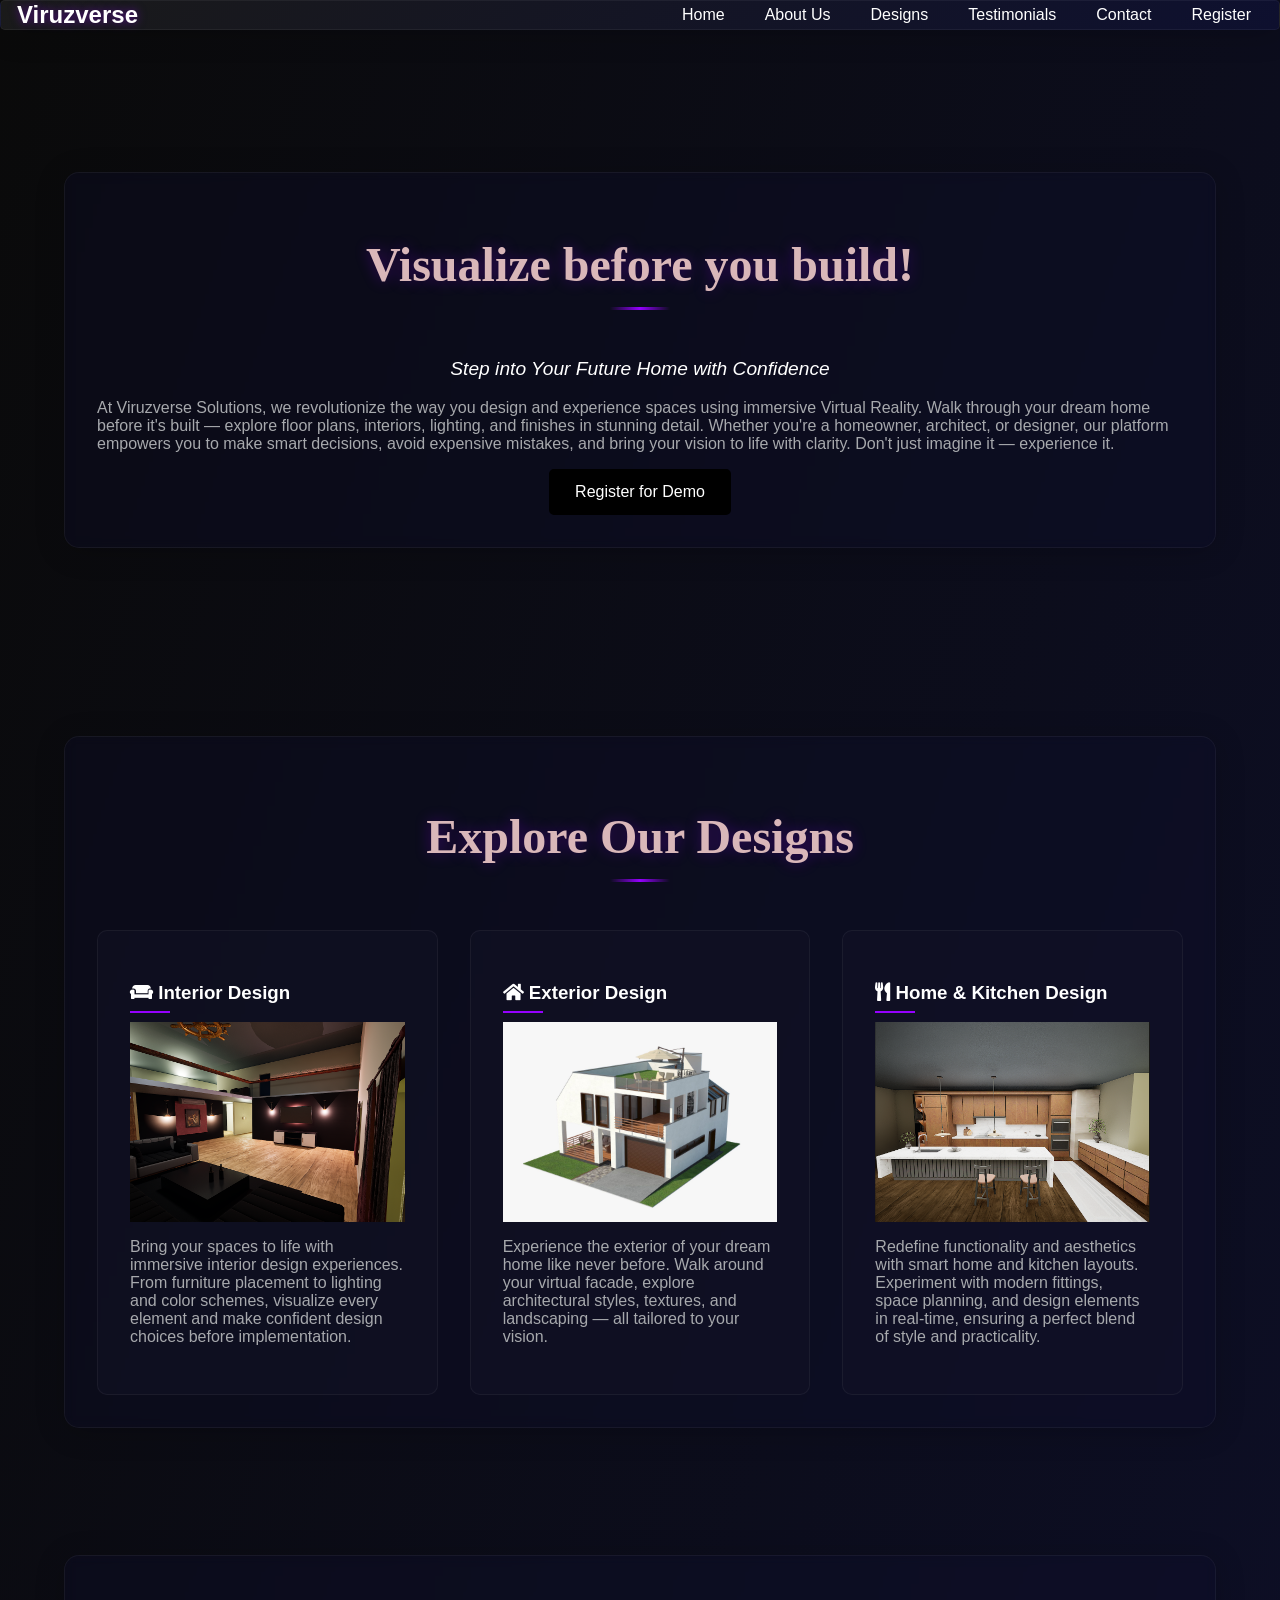
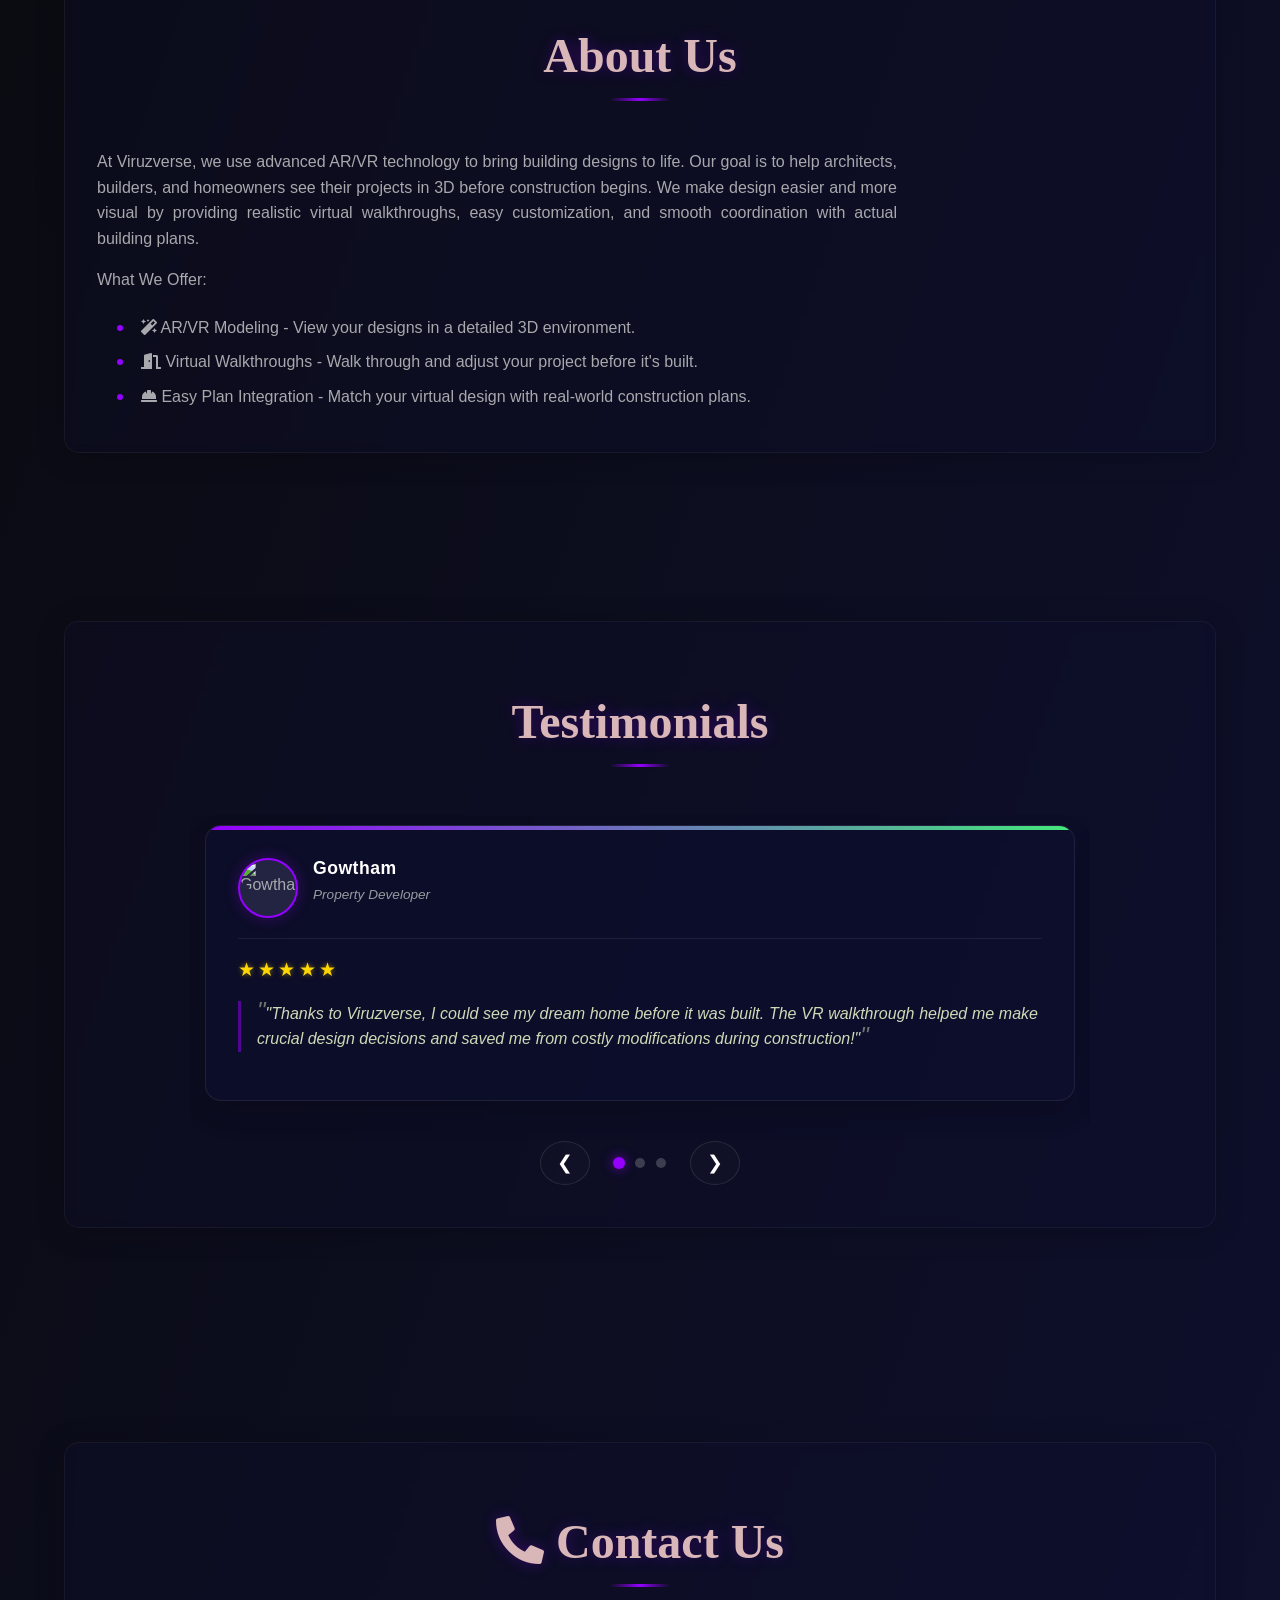
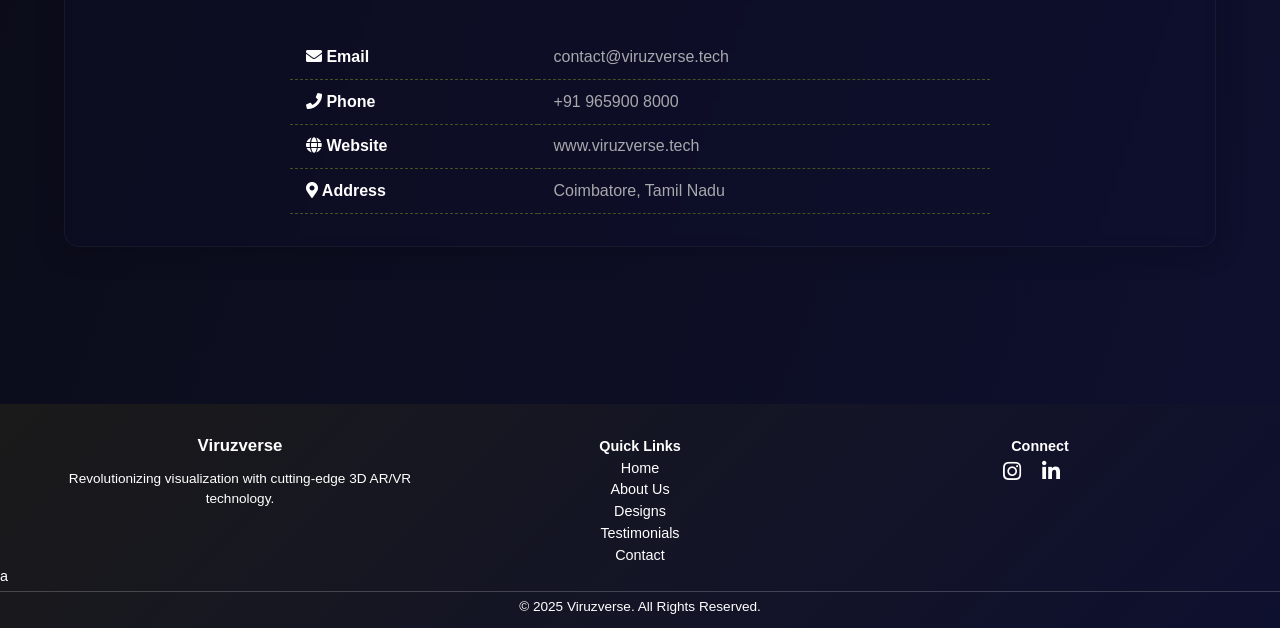
==== index.html @ 338d4f99 "changed design" ====
<!DOCTYPE html>
<html lang="en">
  <head>
    <meta charset="UTF-8" />
    <meta name="viewport" content="width=device-width, initial-scale=1.0"/>
    <title>VR-Verse</title>
    <link rel="icon" type="image/x-icon" href="logo(v).png">
    <link rel="stylesheet" href="https://cdnjs.cloudflare.com/ajax/libs/font-awesome/5.15.3/css/all.min.css">
    <link rel="stylesheet" href="style.css" />
    <script type="importmap">
      {
        "imports": {
          "three": "https://cdn.jsdelivr.net/npm/three@<version>/build/three.module.js",
          "three/addons/": "https://cdn.jsdelivr.net/npm/three@<version>/examples/jsm/"
        }
      }
      </script>
  </head>
<body>
  <!-- HEADER / NAVBAR -->
<header>
  <div class="content-fit">
    <div class="logo">Viruzverse</div>
    <!-- Mobile toggle button (visible only on mobile) -->
    <button class="menu-toggle" onclick="toggleNav()">☰</button>
    <!-- Mobile Navigation (hidden on desktop) -->
    <nav class="mobile-nav" id="mobile-nav">
      <ul>
        <li><a href="#home" onclick="toggleNav()">Home</a></li>
        <li><a href="#about" onclick="toggleNav()">About Us</a></li>
        <li><a href="#designs" onclick="toggleNav()">Designs</a></li>
        <li><a href="#testimonials" onclick="toggleNav()">Testimonials</a></li>
        <li><a href="#contact" onclick="toggleNav()">Contact</a></li>
        <li><a href="#register" onclick="openDemoForm(); toggleNav()">Register</a></li>
      </ul>
    </nav>
    <!-- Existing desktop nav remains unchanged -->
    <nav class="desktop-nav">
      <ul>
        <li><a href="#home">Home</a></li>
        <li><a href="#about">About Us</a></li>
        <li><a href="#designs">Designs</a></li>
        <li><a href="#testimonials">Testimonials</a></li>
        <li><a href="#contact">Contact</a></li>
        <li><a href="#register" onclick="openDemoForm()">Register</a></li>
      </ul>
    </nav>
  </div>
</header>

  <!-- 3D MODEL CONTAINER -->
  <div id="vr-model-container"></div>

  <!-- HERO SECTION -->
  <div class="section" id="home" style="background-image: url('img/3d-background.jpg'); background-size: cover; background-position: center;">
    <div class="content-fit">
      <h1 class="title">Visualize before you build!</h1>
      <p class="quote">Step into Your Future Home with Confidence</p>
      <p>At Viruzverse Solutions, we revolutionize the way you design and experience spaces using immersive Virtual Reality. Walk through your dream home before it's built — explore floor plans, interiors, lighting, and finishes in stunning detail. Whether you're a homeowner, architect, or designer, our platform empowers you to make smart decisions, avoid expensive mistakes, and bring your vision to life with clarity. Don't just imagine it — experience it.</p>
      <center>
        <button onclick="openDemoForm()" style="font-family: 'Trebuchet MS', 'Lucida Sans Unicode', 'Lucida Grande', 'Lucida Sans', Arial, sans-serif;">
          Register for Demo
        </button>
      </center>
    </div>
  </div>
  
  <!-- DESIGNS SECTION -->
<div class="section" id="designs">
  <div class="content-fit">
    <h2 class="title">Explore Our Designs</h2>
    <div class="design-category">
      <div>
        <h3><i class="fas fa-couch"></i> Interior Design</h3>
        <img src="interior.PNG" alt="Interior Design" style="width:100%; max-width:300px; display:block; margin:0 auto;">
        <p>
          Bring your spaces to life with immersive interior design experiences. From furniture placement to lighting and color schemes, visualize every element and make confident design choices before implementation.
        </p>
      </div>
      <div>
        <h3><i class="fas fa-home"></i> Exterior Design</h3>
        <img src="ext.jpg" alt="Exterior Design" style="width:100%; max-width:300px; display:block; margin:0 auto;">
        <p>
          Experience the exterior of your dream home like never before. Walk around your virtual facade, explore architectural styles, textures, and landscaping — all tailored to your vision.
        </p>
      </div>
      <div>
        <h3><i class="fas fa-utensils"></i> Home & Kitchen Design</h3>
        <img src="kitchen.PNG" alt="Home & Kitchen Design" style="width:100%; max-width:300px; display:block; margin:0 auto;">
        <p>
          Redefine functionality and aesthetics with smart home and kitchen layouts. Experiment with modern fittings, space planning, and design elements in real-time, ensuring a perfect blend of style and practicality.
        </p>
      </div>
    </div>
  </div>
</div>

  <!-- ABOUT US SECTION -->
  <div class="section" id="about">
    <div class="content-fit">
      <h2 class="title">About Us</h2>
      <p>
        At Viruzverse, we use advanced AR/VR technology to bring building designs to life. Our goal is to help architects, builders, and homeowners see their projects in 3D before construction begins. We make design easier and more visual by providing realistic virtual walkthroughs, easy customization, and smooth coordination with actual building plans.
      </p>
      <p>
        What We Offer:
      </p>
      <ul>
        <li><i class="fas fa-magic"></i> AR/VR Modeling - View your designs in a detailed 3D environment.</li>
        <li><i class="fas fa-door-open"></i> Virtual Walkthroughs - Walk through and adjust your project before it's built.</li>
        <li><i class="fas fa-hard-hat"></i> Easy Plan Integration - Match your virtual design with real-world construction plans.</li>
      </ul>
    </div>
  </div>

  <!-- TESTIMONIALS SECTION -->
  <div class="section" id="testimonials">
    <div class="content-fit">
      <h2 class="title">Testimonials</h2>
      
      <div class="testimonial-container">
        <div class="testimonial-slider">
          <div class="testimonial-slide">
            <div class="testimonial-card">
              <div class="user-profile">
                <div class="profile-image">
                  <img src="user.png" alt="Gowtham" />
                </div>
                <div class="profile-info">
                  <h4>Gowtham</h4>
                  <p class="profile-position">Property Developer</p>
                </div>
              </div>
              <div class="testimonial-rating">
                <span class="star">★</span>
                <span class="star">★</span>
                <span class="star">★</span>
                <span class="star">★</span>
                <span class="star">★</span>
              </div>
              <p class="testimonial-text">"Thanks to Viruzverse, I could see my dream home before it was built. The VR walkthrough helped me make crucial design decisions and saved me from costly modifications during construction!"</p>
            </div>
          </div>
          
          <div class="testimonial-slide">
            <div class="testimonial-card">
              <div class="user-profile">
                <div class="profile-image">
                  <img src="user.png" alt="Ananya" />
                </div>
                <div class="profile-info">
                  <h4>Ananya</h4>
                  <p class="profile-position">Interior Designer</p>
                </div>
              </div>
              <div class="testimonial-rating">
                <span class="star">★</span>
                <span class="star">★</span>
                <span class="star">★</span>
                <span class="star">★</span>
                <span class="star half">★</span>
              </div>
              <p class="testimonial-text">"Viruzverse made it easy to showcase my ideas to clients in a 3D space. They loved being able to walk through the design before finalizing anything!"</p>
            </div>
          </div>
          
          <div class="testimonial-slide">
            <div class="testimonial-card">
              <div class="user-profile">
                <div class="profile-image">
                  <img src="user.png" alt="Rahul" />
                </div>
                <div class="profile-info">
                  <h4>Rahul</h4>
                  <p class="profile-position">Construction Manager</p>
                </div>
              </div>
              <div class="testimonial-rating">
                <span class="star">★</span>
                <span class="star">★</span>
                <span class="star">★</span>
                <span class="star">★</span>
                <span class="star">★</span>
              </div>
              <p class="testimonial-text">"The ability to match virtual models with our construction plans made our workflow faster and more accurate. Viruzverse is a game changer for project planning!"</p>
            </div>
          </div>
        </div>
        
        <div class="testimonial-controls">
          <button class="prev-btn" onclick="moveSlide(-1)">❮</button>
          <div class="testimonial-dots">
            <span class="dot active" onclick="currentSlide(0)"></span>
            <span class="dot" onclick="currentSlide(1)"></span>
            <span class="dot" onclick="currentSlide(2)"></span>
          </div>
          <button class="next-btn" onclick="moveSlide(1)">❯</button>
        </div>
      </div>
    </div>
  </div>

  <!-- CONTACT SECTION -->
  <div class="section" id="contact">
    <div class="content-fit">
      <h2 class="title"><i class="fas fa-phone-alt"></i> Contact Us</h2>
      <table>
        <tr><td><i class="fas fa-envelope"></i> Email</td><td>contact@viruzverse.tech</td></tr>
        <tr><td><i class="fas fa-phone"></i> Phone</td><td>+91 965900 8000</td></tr>
        <tr><td><i class="fas fa-globe"></i> Website</td><td>www.viruzverse.tech</td></tr>
        <tr><td><i class="fas fa-map-marker-alt"></i> Address</td><td>Coimbatore, Tamil Nadu</td></tr>
      </table>
    </div>
  </div>

  <!-- HIDDEN DEMO FORM -->
  <div id="demoForm">
    <div class="form-container">
      <span class="close-btn" onclick="closeDemoForm()">&times;</span>
      <form id="registrationForm">
        <h3 style="color: bisque;">Register for Demo</h3>
        <label for="name">Name:</label>
        <input type="text" id="name" name="name" required />
        <label for="email">Email:</label>
        <input type="email" id="email" name="email" required />
        <label for="message">Message:</label>
        <textarea id="message" name="message" required></textarea>
        <button type="submit" style="font-family: 'Trebuchet MS', 'Lucida Sans Unicode', 'Lucida Grande', 'Lucida Sans', Arial, sans-serif;">Submit</button>
      </form>
    </div>
  </div>
  <!--footer-->
  <footer class="advanced-footer">
    <div class="footer-container">
      <div class="footer-column footer-logo-col">
        <h3>Viruzverse</h3>
        <p>Revolutionizing visualization with cutting‑edge 3D AR/VR technology.</p>
      </div>
      <div class="footer-column footer-links">
        <h4>Quick Links</h4>
        <ul>
          <li><a href="#home">Home</a></li>
          <li><a href="#about">About Us</a></li>
          <li><a href="#designs">Designs</a></li>
          <li><a href="#testimonials">Testimonials</a></li>
          <li><a href="#contact">Contact</a></li>
        </ul>
      </div>
      <div class="footer-column footer-social-col">
        <h4>Connect</h4>
        <div class="footer-social">
          <a href="https://www.instagram.com/viruzverse.tech/?hl=en" class="social-icon"><i class="fab fa-instagram"></i></a>
          <a href="https://www.linkedin.com/company/viruzverse-solutions/posts/?feedView=all" class="social-icon"><i class="fab fa-linkedin-in"></i></a>
        </div>
      </div>
    </div>a
    <div class="footer-bottom">
      &copy; 2025 Viruzverse. All Rights Reserved.
    </div>
  </footer>
  
  <!-- SCRIPTS -->
  <script>
    function toggleNav() {
      const mobileNav = document.getElementById('mobile-nav');
      mobileNav.classList.toggle('active');
    }
  </script>
  <script>
    // Demo form functions
    function openDemoForm() {
      document.getElementById('demoForm').style.display = 'block';
    }
    
    function closeDemoForm() {
      document.getElementById('demoForm').style.display = 'none';
    }
    
    // Close form when clicking outside of it
    window.onclick = function(event) {
      const demoForm = document.getElementById('demoForm');
      if (event.target == demoForm) {
        closeDemoForm();
      }
    }
    
    // Form submission handling
    document.getElementById('registrationForm').addEventListener('submit', function(event) {
      event.preventDefault();
      alert('Thank you for registering! We will contact you soon.');
      closeDemoForm();
    });
    
    // Testimonial slider functions
    let currentSlideIndex = 0;
    function moveSlide(n) {
      showSlide(currentSlideIndex += n);
    }
    function currentSlide(n) {
      showSlide(currentSlideIndex = n);
    }
    function showSlide(n) {
      const slides = document.querySelectorAll('.testimonial-slide');
      const dots = document.querySelectorAll('.dot');
      
      if (n > dots.length - 1) currentSlideIndex = 0;
      if (n < 0) currentSlideIndex = dots.length - 1;
      
      if (window.innerWidth > 768) {
        document.querySelector('.testimonial-slider').style.transform = `translateX(-${currentSlideIndex * 33.333}%)`;
      } else {
        document.querySelector('.testimonial-slider').style.transform = `translateX(-${currentSlideIndex * 100}%)`;
      }
      
      dots.forEach((dot, index) => {
        dot.classList.remove('active');
        if (index === currentSlideIndex) {
          dot.classList.add('active');
        }
      });
    }
    let slideInterval = setInterval(() => moveSlide(1), 5000);
    document.querySelector('.testimonial-container').addEventListener('mouseenter', () => {
      clearInterval(slideInterval);
    });
    document.querySelector('.testimonial-container').addEventListener('mouseleave', () => {
      slideInterval = setInterval(() => moveSlide(1), 5000);
    });
    document.addEventListener("DOMContentLoaded", function() {
      showSlide(currentSlideIndex);
    });
  </script>
  
  <!-- Import the 3D model script as a module -->
  <script type="module" src="app.js"></script>
</body>
</html>
---- style.css ----
@import url('https://fonts.cdnfonts.com/css/devil-breeze');
@import url('https://fonts.cdnfonts.com/css/poppins'); 

/* Base styles */
html, body { 
  margin: 0; 
  padding: 0;
  font-family: 'Poppins', sans-serif; 
  background: linear-gradient(to bottom right, #0a0a0a, #0e102f); 
  color: #a7a9ad;
  scroll-behavior: smooth;
}

/* Utility resets */
* { box-sizing: border-box; }  
ul { margin: 0; padding: 0; list-style: none; }

/* 3D MODEL CONTAINER */
#vr-model-container {
  position:fixed;
  top: 0;
  left: 0;
  width: 100%;
  height: 100%;
  z-index: 1;
  pointer-events: none;
}

/* HEADER (NAVBAR) */
header {
  position: fixed;
  top: 0;
  left: 0;
  width: 100%;
  z-index: 999;
  background: none;
  padding: 0;
}

/* Container for nav content */
header .content-fit { 
  width: 100%;
  margin: 0 auto; 
  padding: 0 1em; 
  display: flex; 
  justify-content: space-between; 
  align-items: center;
  background: linear-gradient(135deg, #1a1a1a, #0e102f); /* Gradient added here */
  border-radius: 5px;
}

/* LOGO */
.logo { 
  font-size: 1.5rem; 
  font-weight: 600; 
  color: #fff;
  text-shadow: 0 0 10px rgba(149, 0, 255, 0.5);
}

/* NAV MENU */
nav ul { 
  display: flex; 
  gap: 1em;
}

nav ul li a { 
  text-decoration: none; 
  color: #fff; 
  font-weight: 500; 
  padding: 0.5em 0.75em; 
  transition: all 0.3s;
  position: relative;
}

/* Underline animation */
nav ul li a::after {
  content: '';
  position: absolute;
  width: 0;
  height: 2px;
  bottom: 0;
  left: 50%;
  background-color: #9500ff;
  transition: all 0.3s ease;
}
nav ul li a:hover::after {
  width: 80%;
  left: 10%;
}
nav ul li a:hover { 
  color: #a0a0ff;
}

/* SECTIONS */
.section { 
  width: 100%; 
  min-height: 80vh;
  padding: 1em 0;
  display: flex; 
  justify-content: center; 
  align-items: center;
  position: relative;
  z-index: 2;
}
.section::before {
  content: '';
  position: absolute;
  top: 0;
  left: 0;
  width: 100%;
  height: 100%;
  background: rgba(10, 10, 10, 0.5);
  backdrop-filter: blur(5px);
  z-index: -1;
  opacity: 0;
  transition: opacity 0.3s;
}
.section:hover::before {
  opacity: 0.3;
}

/* CENTRAL CONTAINER */
.content-fit { 
  width: min(1200px, 90vw); 
  margin: auto; 
  padding: 2em;
  backdrop-filter: blur(5px);
  background: rgba(14, 16, 47, 0.3);
  border-radius: 15px;
  box-shadow: 0 4px 30px rgba(0, 0, 0, 0.2);
  border: 1px solid rgba(255, 255, 255, 0.05);
}

/* TITLES */
.title { 
  font-family: 'devil breeze', cursive; 
  font-size: 3rem; 
  margin-bottom: 1em; 
  text-align: center; 
  color: #d9b7b9;
  text-shadow: 0 0 15px rgba(149, 0, 255, 0.3);
  position: relative;
}
.title::after {
  content: '';
  display: block;
  width: 60px;
  height: 3px;
  background: linear-gradient(90deg, transparent, #9500ff, transparent);
  margin: 15px auto 0;
}
.quote { 
  font-size: 1.2rem; 
  text-align: center; 
  color: #ffffff; 
  margin-bottom: 1em; 
  font-style:oblique;
}
/* DESIGN CATEGORY GRID */
.design-category { 
  display: grid; 
  grid-template-columns: repeat(auto-fit, minmax(250px, 1fr)); 
  gap: 2em;
}
.design-category > div {
  min-height: 400px; /* Adjust based on your desired card height */
  display: flex;
  flex-direction: column;
  justify-content: space-between;
  padding: 1.5em; /* existing padding */
  border-radius: 10px;
  background: rgba(20, 20, 40, 0.4);
  border: 1px solid rgba(255, 255, 255, 0.05);
  transition: transform 0.3s, box-shadow 0.3s;
}
.design-category > div img {
  width: 100%;
  max-width: 300px;
  display: block;
  margin: 0 auto;
  height: 200px;       /* Set a fixed height for consistency */
  object-fit: cover;   /* Ensures the image covers the area without distortion */
}

.design-category > div:hover {
  transform: translateY(-5px);
  box-shadow: 0 10px 20px rgba(0, 0, 0, 0.2);
}

/* HEADINGS INSIDE DESIGN CATEGORY */
.design-category h3 { 
  margin-bottom: 0.5em; 
  color: #fff;
  position: relative;
  padding-bottom: 0.5em;
}
.design-category h3::after {
  content: '';
  position: absolute;
  bottom: 0;
  left: 0;
  width: 40px;
  height: 2px;
  background: #9500ff;
}

/* ABOUT / TESTIMONIALS TEXT */
#about p, #testimonials p { 
  max-width: 800px; 
  margin-bottom: 1em; 
  text-align: justify; 
  line-height: 1.6;
}
#about ul {
  margin-left: 20px;
  margin-top: 1.5em;
}
#about ul li {
  position: relative;
  padding-left: 1.5em;
  margin-bottom: 0.75em;
  line-height: 1.4;
}
#about ul li::before {
  content: '';
  position: absolute;
  left: 0;
  top: 8px;
  width: 6px;
  height: 6px;
  border-radius: 50%;
  background: #9500ff;
}

/* CONTACT TABLE */
#contact table { 
  width: min(700px, 90vw); 
  margin: 2em auto 0 auto; 
  border-collapse: collapse;
}
#contact td { 
  padding: 0.8em 1em; 
  border-bottom: 1px dashed #445022;
}
#contact td:first-child {
  font-weight: 600;
  color: #fff;
}

/* BUTTONS */
button { 
  background-color: #000000; 
  color: #fff; 
  border: 2px solid #000000; 
  padding: 12px 24px; 
  font-size: 16px; 
  cursor: pointer; 
  border-radius: 5px; 
  transition: 0.3s;
  position: relative;
  overflow: hidden;
}
button::before {
  content: '';
  position: absolute;
  top: 0;
  left: -100%;
  width: 100%;
  height: 100%;
  background: linear-gradient(90deg, transparent, rgba(255, 255, 255, 0.2), transparent);
  transition: 0.5s;
}
button:hover::before {
  left: 100%;
}
button:hover { 
  background-color: #9500ff; 
  border-color: #9500ff;
  box-shadow: 0 0 15px rgba(149, 0, 255, 0.5);
}

/* DEMO FORM POPUP */
#demoForm { 
  background: rgba(44, 44, 44, 0.95); 
  padding: 25px; 
  border-radius: 10px; 
  width: min(350px, 90%); 
  box-shadow: 0 4px 30px rgba(0, 0, 0, 0.3);
  backdrop-filter: blur(10px); 
  display: none; 
  position: fixed; 
  top: 50%; 
  left: 50%; 
  transform: translate(-50%, -50%);
  z-index: 1000;
  border: 1px solid rgba(149, 0, 255, 0.2);
}
#demoForm h3 { 
  margin-bottom: 1em; 
  color: #fff;
  text-align: center;
}
#demoForm label { 
  display: block; 
  margin-top: 1em; 
  color: #fff;
}
#demoForm input, #demoForm textarea { 
  width: 100%; 
  padding: 10px; 
  margin-top: 0.5em; 
  border-radius: 5px; 
  border: 1px solid rgba(149, 0, 255, 0.3);
  background: rgba(249, 249, 249, 0.05);
  color: #fff;
  transition: all 0.3s;
}
#demoForm input:focus, #demoForm textarea:focus {
  outline: none;
  border-color: #9500ff;
  box-shadow: 0 0 8px rgba(149, 0, 255, 0.5);
}

/* TESTIMONIALS SLIDER */
.testimonial-container {
  position: relative;
  width: 100%;
  max-width: 900px;
  margin: 0 auto;
  overflow: hidden;
  padding: 10px 0;
}
.testimonial-slider {
  display: flex;
  transition: transform 0.7s cubic-bezier(0.4, 0, 0.2, 1);
  width: 300%;
  margin: 0;
  padding: 0;
}
.testimonial-slide {
  flex: 1;
  min-width: 33.333%;
  padding: 0 15px;
  box-sizing: border-box;
  position: relative;
}
.testimonial-card {
  background: rgba(14, 16, 47, 0.6);
  border-radius: 16px;
  padding: 2rem;
  height: 100%;
  border: 1px solid rgba(255, 255, 255, 0.08);
  box-shadow: 0 10px 30px rgba(0, 0, 0, 0.2);
  transition: all 0.4s ease;
  display: flex;
  flex-direction: column;
  position: relative;
  overflow: hidden; 
}
.testimonial-card::before {
  content: "";
  position: absolute;
  top: 0;
  left: 0;
  width: 100%;
  height: 4px;
  background: linear-gradient(90deg, #9500ff, #43e97b);
}
.testimonial-card:hover {
  transform: translateY(-8px);
  box-shadow: 0 20px 40px rgba(0, 0, 0, 0.3), 
              0 0 20px rgba(149, 0, 255, 0.3);
}

/* USER PROFILE STYLES */
.user-profile {
  display: flex;
  align-items: center;
  margin-bottom: 1.2rem;
  padding-bottom: 1.2rem;
  border-bottom: 1px solid rgba(255, 255, 255, 0.08);
}
.profile-image {
  width: 60px;
  height: 60px;
  border-radius: 50%;
  overflow: hidden;
  border: 2px solid #9500ff;
  box-shadow: 0 0 15px rgba(149, 0, 255, 0.3);
  flex-shrink: 0;
  background: #232342;
  position: relative;
}
.profile-image img {
  width: 100%;
  height: 100%;
  object-fit: cover;
  border-radius: 50%;
}
.profile-info {
  margin-left: 15px;
}
.profile-info h4 {
  margin: 0 0 5px 0;
  font-size: 1.1rem;
  color: #fff;
  letter-spacing: 0.5px;
}
.profile-position {
  margin: 0;
  font-size: 0.85rem;
  color: #a7a9ad;
  font-style: italic;
  opacity: 0.9;
}

/* STAR RATING STYLES */
.testimonial-rating {
  margin-bottom: 1.2rem;
  font-size: 1.2rem;
  color: #ffd700;
  display: flex;
}
.star {
  margin-right: 0.2rem;
  text-shadow: 0 0 5px rgba(255, 215, 0, 0.5);
}
.star.half {
  position: relative;
  display: inline-block;
}
.star.half:after {
  content: '★';
  position: absolute;
  left: 0;
  top: 0;
  width: 50%;
  overflow: hidden;
  color: rgba(255, 215, 0, 0.5);
}

/* TESTIMONIAL TEXT STYLES */
.testimonial-text {
  font-style: italic;
  line-height: 1.7;
  color: #d0d9b7;
  margin: 0;
  position: relative;
  padding-left: 1rem;
  border-left: 3px solid rgba(149, 0, 255, 0.5);
}
.testimonial-text::before,
.testimonial-text::after {
  content: '"';
  font-size: 1.5em;
  line-height: 0;
  opacity: 0.5;
}

/* TESTIMONIAL NAVIGATION CONTROLS */
.testimonial-controls {
  display: flex;
  justify-content: center;
  align-items: center;
  margin-top: 2.5rem;
  gap: 1.5rem;
}
.prev-btn, .next-btn {
  background: rgba(20, 20, 40, 0.6);
  color: #fff;
  border: none;
  width: 44px;
  height: 44px;
  border-radius: 50%;
  font-size: 1.2rem;
  cursor: pointer;
  transition: all 0.3s ease;
  display: flex;
  justify-content: center;
  align-items: center;
  border: 1px solid rgba(255, 255, 255, 0.1);
}
.prev-btn:hover, .next-btn:hover {
  background: #9500ff;
  box-shadow: 0 0 20px rgba(149, 0, 255, 0.6);
}
.prev-btn::before, .next-btn::before {
  display: none;
}
.testimonial-dots {
  display: flex;
  gap: 0.7rem;
}
.dot {
  width: 10px;
  height: 10px;
  background: rgba(255, 255, 255, 0.2);
  border-radius: 50%;
  cursor: pointer;
  transition: all 0.3s ease;
  position: relative;
}
.dot.active {
  background: #9500ff;
  box-shadow: 0 0 10px rgba(149, 0, 255, 0.7);
  transform: scale(1.2);
}
.dot:hover {
  background: #9500ff;
  box-shadow: 0 0 10px rgba(149, 0, 255, 0.5);
}
/* Advanced Footer Styling */
.advanced-footer {
  background: linear-gradient(135deg, #1a1a1a, #0e102f);
  color: #fff;
  padding: 1em 0;
  position: relative;
  z-index: 2;
  font-family: 'Poppins', sans-serif;
  font-size: 0.9rem;
}

.footer-container {
  max-width: 1200px;
  margin: 0 auto; /* Center container */
  padding: 0 1em;
  box-sizing: border-box;
  text-align: center;
  justify-items: center;
  display: grid;
  grid-template-columns: repeat(auto-fit, minmax(250px, 1fr));
  gap: 2em;
}

.footer-column h3,
.footer-column h4 {
  margin-bottom: 0.4em;
  font-weight: 600;
}

.footer-column p {
  font-size: 0.85rem;
  line-height: 1.5;
}

.footer-links ul {
  list-style: none;
  padding: 0;
}

.footer-links ul li {
  margin-bottom: 0.4em;
}

.footer-links ul li a {
  text-decoration: none;
  color: #fff;
  transition: color 0.3s;
}

.footer-links ul li a:hover {
  color: #a0a0ff;
}

.footer-social a {
  text-decoration: none;
  color: #fff;
  margin-right: 0.8em;
  font-size: 1.3rem;
  transition: color 0.2s;
}

.footer-social a:hover {
  color: #a0a0ff;
}

.footer-bottom {
  text-align: center;
  margin-top: 0.5em;
  font-size: 0.85rem;
  border-top: 1px solid rgba(255, 255, 255, 0.2);
  padding-top: 0.5em;
}



/* Responsive adjustments */

@media (max-width: 480px) {
  .footer-container {
    grid-template-columns: 1fr;
    text-align: center;
  }
  .footer-social a {
    margin-right: 0.5em;
  }
}
/* IMPROVED MEDIA QUERIES */
/* Adjust design section padding and gap */

/* Desktop (above 1080px) */
@media screen and (min-width: 1080px) {
  .design-category > div {
    padding: 2em; /* extra room for desktop layout */
  }
  .design-category {
    gap: 2em;
  }
}

/* Tablets / small desktops (up to 768px) */
@media screen and (max-width: 1080px) and (min-width: 769px) {
  .design-category > div {
    padding: 1.8em;
  }
  .design-category {
    gap: 1.8em;
  }
}

/* Large Mobiles / Tablets (up to 768px) */
@media screen and (max-width: 768px) {
  .design-category > div {
    padding: 1.2em;
  }
  .design-category {
    gap: 1.5em;
  }
}

/* Small Mobiles (up to 480px) */
@media screen and (max-width: 480px) {
  .design-category > div {
    padding: 0.8em;
  }
  .design-category {
    gap: 1em;
  }
}

/* Extra small devices (up to 360px) */
@media screen and (max-width: 360px) {
  .design-category > div {
    padding: 0.6em;
  }
  .design-category {
    gap: 0.8em;
  }
}
@media (max-width: 768px) {
  #vr-model-container {
    height: 50vh; /* Adjust this value as needed for mobile */
  }
}
@media (max-width: 768px) {
  /* Ensure the contact table fits inside the container */
  #contact table {
    width: 100%;
    margin: 2em auto 0;
    box-sizing: border-box;
  }
  #contact td {
    padding: 0.8em 0.5em;
    word-wrap: break-word;       /* Forces long words to wrap */
    overflow-wrap: break-word;   /* Additional fallback for wrapping */
  }
}

@media (max-width: 768px) {
  .advanced-footer {
    padding: 0.5em 0;
    margin: 0 auto;
    width: 100%;
    background: url("footer-bg.png") no-repeat center center, linear-gradient(135deg, #1a1a1a, #0e102f);
    background-size: cover;
  }
  .footer-container {
    max-width: 100%;
    width: 100%;
    padding: 0 0.5em;
    margin: 0;
    box-sizing: border-box;
  }
  .footer-bottom {
    margin: 0.3em auto 0;
    padding-top: 0.3em;
    font-size: 0.8rem;
    text-align: center;
  }
}

@media (max-width: 768px) {
  .testimonial-container {
    text-align: center;
    overflow: hidden;
  }
  
  .testimonial-slider {
    display: flex;
    flex-direction: row; /* Use row layout for horizontal sliding */
    transition: transform 0.7s cubic-bezier(0.4, 0, 0.2, 1);
    width: 300%; /* Assuming 3 slides; adjust if needed */
  }
  
  .testimonial-slide {
    min-width: 100%;
    box-sizing: border-box;
    padding: 0 15px; /* Use same padding as desktop or adjust accordingly */
  }
  
  .testimonial-card {
    margin: 0 auto;
    text-align: center;
  }
}
@media (max-width: 768px) {
  /* Mobile header adjustments: toggle button left, logo center */
  header .content-fit {
    flex-direction: row;
    justify-content: space-between;
    align-items: center;
    padding: 0.5em 1em;
  }
  .menu-toggle {
    order: 1; /* left */
    display: block;
    background: none;
    border: none;
    font-size: 1.8rem;
    color: #fff;
    cursor: pointer;
  }
  .logo {
    order: 2; /* center */
    flex: 1;
    text-align: center;
    margin-bottom: 0;
  }
  /* Existing nav adjustments remain unchanged */
  nav ul {
    flex-wrap: wrap;
    justify-content: center;
    gap: 0.5em;
    margin-top: 0.5em;
  }
  nav ul li a {
    padding: 0.4em 0.5em;
    font-size: 0.9rem;
  }
  /* Adjust section and content spacing on mobile */
  #home {
    padding-top: 150px; /* Increased padding for mobile fix */
  }
  .section {
    min-height: auto;
    padding: 70px 0 40px;
  }
  .content-fit {
    padding: 1.5em;
  }
  .title {
    font-size: 2rem;
    margin-bottom: 0.8em;
  }
  .testimonial-container {
    padding: 0;
  }
  .testimonial-slider {
    width: 100%;
  }
  .testimonial-slide {
    min-width: 100%;
    padding: 5px;
  }
  .testimonial-card {
    padding: 1.2rem;
    margin-bottom: 1rem;
  }
  .user-profile {
    margin-bottom: 0.8rem;
    padding-bottom: 0.8rem;
  }
  .profile-image {
    width: 50px;
    height: 50px;
  }
  .testimonial-rating {
    font-size: 1rem;
    margin-bottom: 0.8rem;
  }
  .testimonial-text {
    font-size: 0.9rem;
    line-height: 1.5;
    padding-left: 0.7rem;
  }
  .testimonial-controls {
    margin-top: 1.2rem;
    gap: 1rem;
  }
  .prev-btn, .next-btn {
    width: 36px;
    height: 36px;
    font-size: 1rem;
  }
  #demoForm {
    padding: 20px;
    width: 85%;
  }
}

/* Additional improvements for very small screens */
@media (max-width: 480px) {
  nav ul li a {
    padding: 0.3em 0.4em;
    font-size: 0.8rem;
  }
  .content-fit {
    padding: 1.2em;
  }
  .title {
    font-size: 1.8rem;
  }
  .testimonial-card {
    padding: 1rem;
  }
  .profile-image {
    width: 40px;
    height: 40px;
  }
  .profile-info h4 {
    font-size: 0.9rem;
  }
  .profile-position {
    font-size: 0.75rem;
  }
  .testimonial-text {
    font-size: 0.85rem;
    padding-left: 0.6rem;
    border-left: 2px solid rgba(149, 0, 255, 0.5);
  }
  .prev-btn, .next-btn {
    width: 32px;
    height: 32px;
    font-size: 0.9em;
  }
}

/* Desktop: show default nav, hide mobile elements */
.desktop-nav { display: block; }
.menu-toggle,
.mobile-nav { display: none; }

@media (max-width: 768px) {
  /* Mobile: hide desktop nav, show mobile toggle and style mobile nav */
  .desktop-nav { display: none; }
  .menu-toggle { 
    display: block; 
    background: none;
    border: none;
    font-size: 1.8rem;
    color: #fff;
    cursor: pointer;
  }
  
  .mobile-nav { 
    display: none; 
    position: absolute;
    top: 100%; 
    left: 0;
    right: 0;
    background: rgba(27, 27, 27, 0.95);
    padding: 1rem;
    text-align: center;
    border-top: 1px solid #9500ff;
  }
  .mobile-nav.active { display: block; }
  .mobile-nav ul {
    flex-direction: column;
    gap: 1rem;
    margin: 0;
  }
  .mobile-nav ul li a {
    display: block;
    padding: 0.5rem;
    font-size: 1rem;
    color: #fff;
    text-decoration: none;
  }
  .mobile-nav ul li a:hover {
    color: #a0a0ff;
  }
}
@media (max-width: 768px) {
  #vr-model-container {
    height: 30vh; /* Reduced height for mobile */
  }
}
@media (max-width: 360px) {
  /* Adjust header and navigation */
  header .content-fit {
    padding: 0.5em 0.5em;
  }
  .logo {
    font-size: 1.2rem;
    text-align: center;
  }
  nav ul li a {
    font-size: 0.8rem;
    padding: 0.3em 0.3em;
  }

  /* Adjust sections */
  .section {
    padding: 1em 0;
    min-height: auto;
  }

  /* Adjust VR model container height */
  #vr-model-container {
    height: 25vh !important;
  }

  /* Adjust testimonial cards */
  .testimonial-card {
    padding: 0.8rem;
    font-size: 0.8rem;
  }
  .testimonial-text {
    font-size: 0.8rem;
    padding-left: 0.5rem;
    border-left-width: 2px;
  }
  .prev-btn, .next-btn {
    width: 28px;
    height: 28px;
    font-size: 0.8rem;
  }

  /* Adjust demo form */
  #demoForm {
    width: 90%;
    padding: 15px;
  }

  /* Adjust Footer for small screens */
  .advanced-footer {
    padding: 0.3em 0;
    font-size: 0.7rem;
  }
  .footer-container {
    padding: 0 0.5em;
    max-width: 100%;
  }
  .footer-bottom {
    padding-top: 0.2em;
    font-size: 0.7rem;
    margin: 0.3em auto 0;
    text-align: center;
  }
}
/* For devices up to 1080px width */
@media screen and (max-width: 1080px) {
  /* Reduce overall container padding */
  .content-fit {
    padding: 1.2em;
  }
  /* Reduce section vertical padding */
  .section {
    padding: 60px 0;
  }
  /* Adjust contact table so that text wraps and margins are reduced */
  #contact table {
    width: 100%;
    margin: 1.5em auto;
    box-sizing: border-box;
  }
  #contact td {
    padding: 0.6em 0.4em;
    word-wrap: break-word;
    overflow-wrap: break-word;
  }
}

/* For devices up to 768px width (small tablets & large mobiles) */
@media screen and (max-width: 768px) {
  #vr-model-container {
    height: 40vh;
  }
  .content-fit {
    padding: 1em;
  }
  .section {
    padding: 50px 0;
  }
  #contact table {
    margin: 1em auto;
  }
  #contact td {
    padding: 0.5em 0.4em;
  }
}

/* For devices up to 480px width (mobiles) */
@media screen and (max-width: 480px) {
  .content-fit {
    padding: 0.8em;
  }
  .section {
    padding: 40px 0;
  }
  #contact table {
    margin: 1em auto;
  }
  #contact td {
    padding: 0.4em 0.3em;
    font-size: 0.85rem;
  }
}

/* For extra small devices up to 360px width */
@media screen and (max-width: 360px) {
  .content-fit {
    padding: 0.6em;
  }
  .section {
    padding: 30px 0;
  }
  #contact table {
    width: 95%;
    margin: 0.8em auto;
  }
  #contact td {
    padding: 0.3em 0.2em;
    font-size: 0.8rem;
  }
}
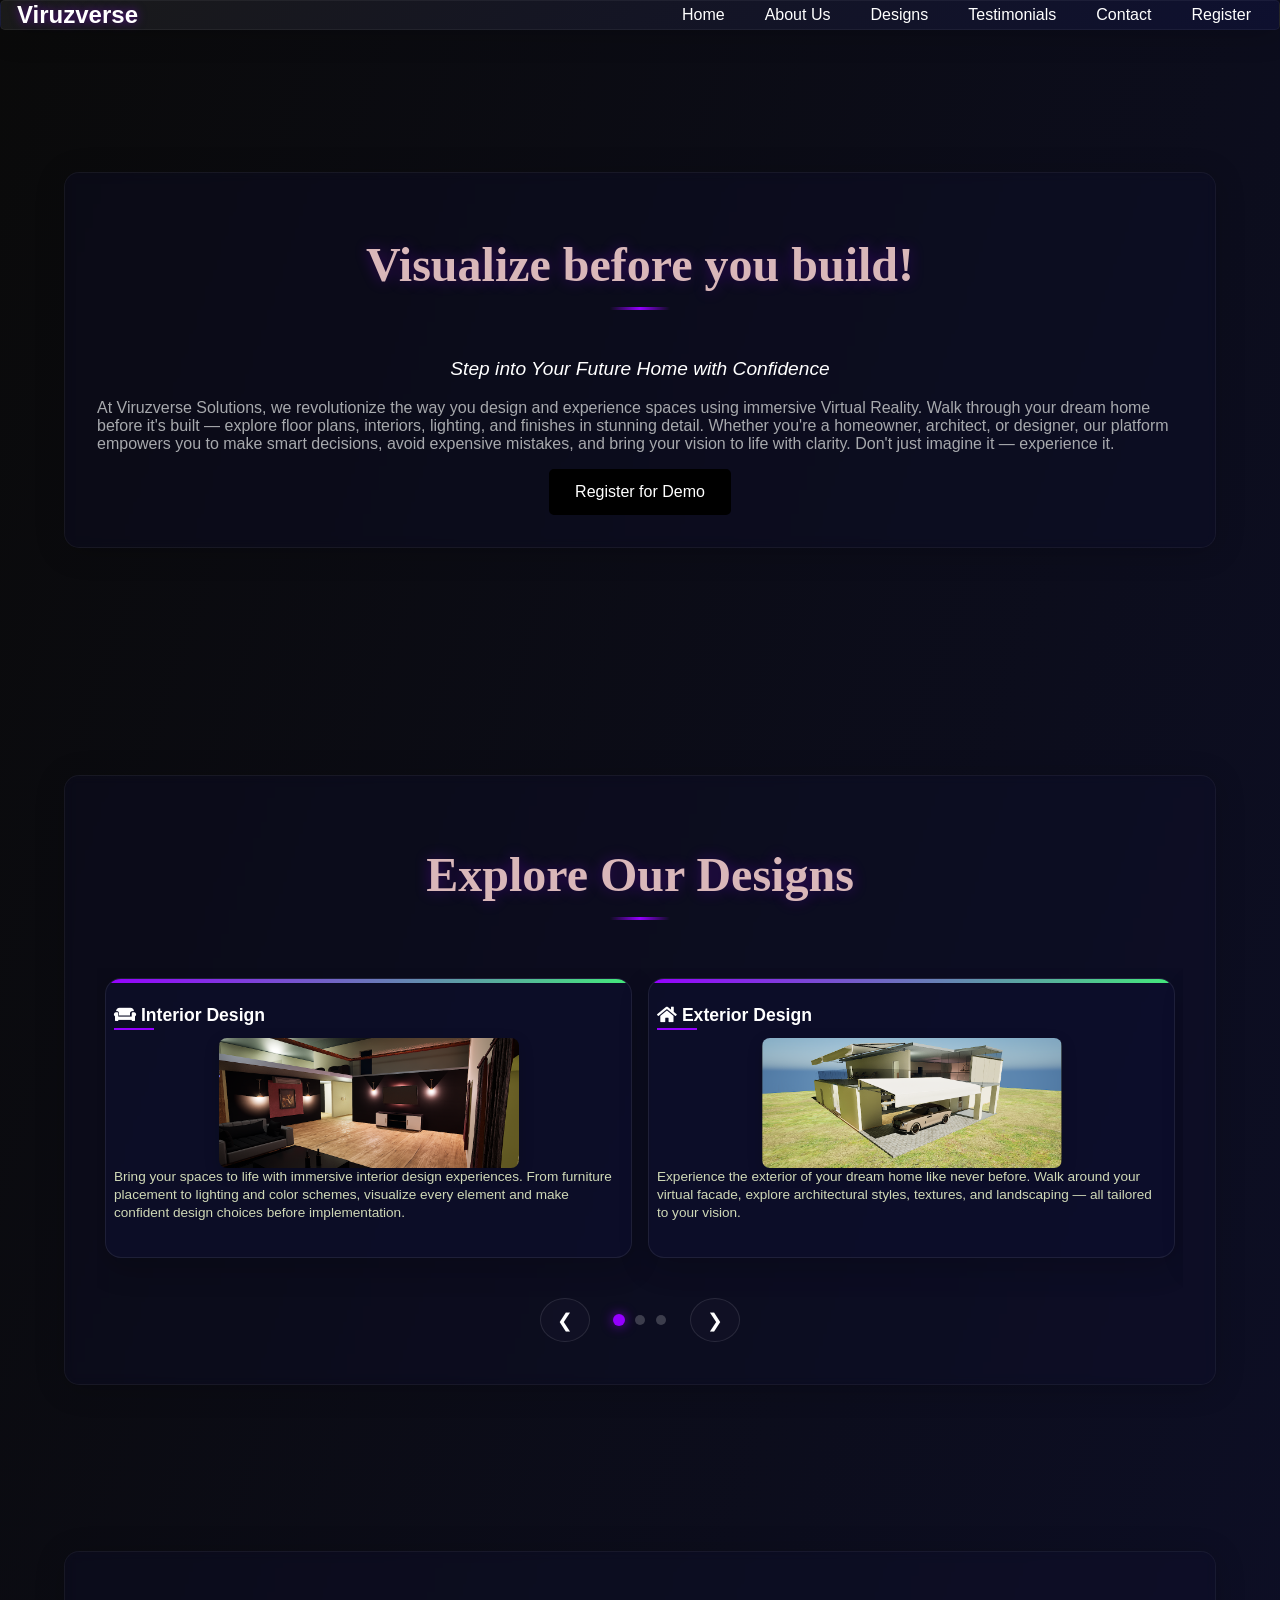
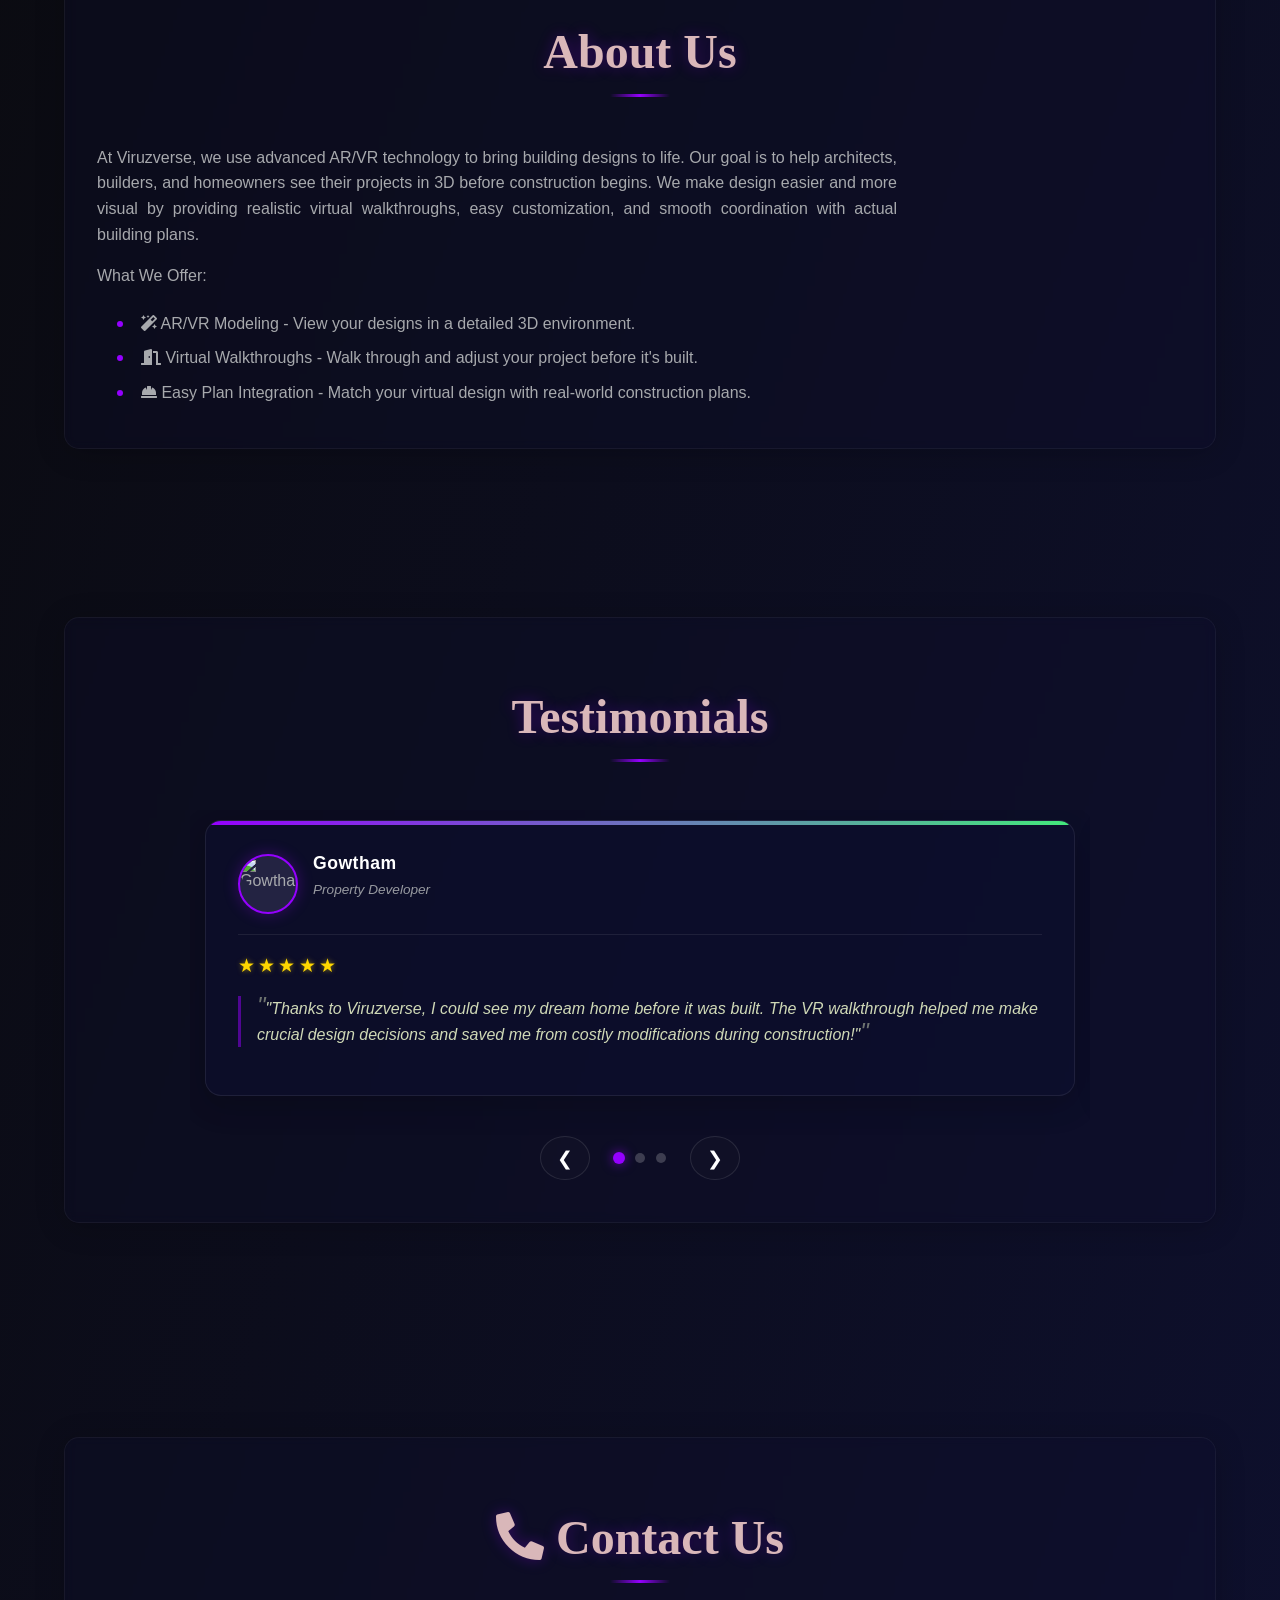
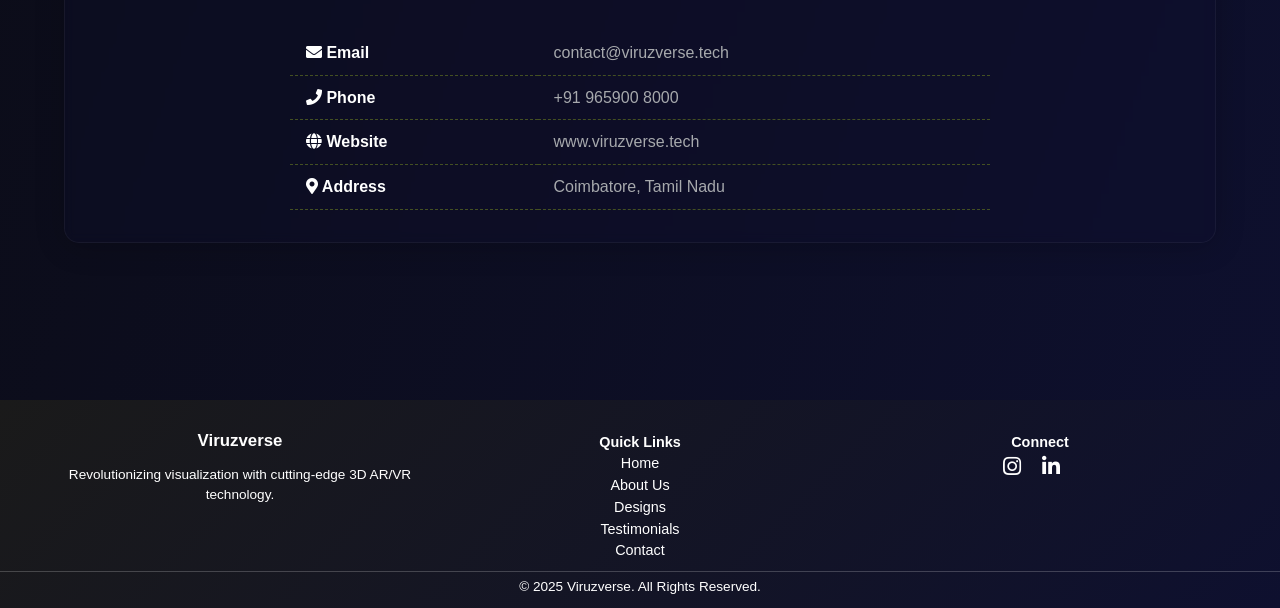
==== commit 8f94aaf4: "rechanged" ====
--- a/index.html
+++ b/index.html
@@ -10,8 +10,8 @@
     <script type="importmap">
       {
         "imports": {
-          "three": "https://cdn.jsdelivr.net/npm/three@<version>/build/three.module.js",
-          "three/addons/": "https://cdn.jsdelivr.net/npm/three@<version>/examples/jsm/"
+          "three": "https://cdn.jsdelivr.net/npm/three@0.129.0/build/three.module.js",
+          "three/addons/": "https://cdn.jsdelivr.net/npm/three@0.129.0/examples/jsm/"
         }
       }
       </script>
@@ -52,7 +52,7 @@
   <div id="vr-model-container"></div>
 
   <!-- HERO SECTION -->
-  <div class="section" id="home" style="background-image: url('img/3d-background.jpg'); background-size: cover; background-position: center;">
+  <div class="section" id="home">
     <div class="content-fit">
       <h1 class="title">Visualize before you build!</h1>
       <p class="quote">Step into Your Future Home with Confidence</p>
@@ -69,27 +69,67 @@
 <div class="section" id="designs">
   <div class="content-fit">
     <h2 class="title">Explore Our Designs</h2>
-    <div class="design-category">
-      <div>
-        <h3><i class="fas fa-couch"></i> Interior Design</h3>
-        <img src="interior.PNG" alt="Interior Design" style="width:100%; max-width:300px; display:block; margin:0 auto;">
-        <p>
-          Bring your spaces to life with immersive interior design experiences. From furniture placement to lighting and color schemes, visualize every element and make confident design choices before implementation.
-        </p>
-      </div>
-      <div>
-        <h3><i class="fas fa-home"></i> Exterior Design</h3>
-        <img src="ext.jpg" alt="Exterior Design" style="width:100%; max-width:300px; display:block; margin:0 auto;">
-        <p>
-          Experience the exterior of your dream home like never before. Walk around your virtual facade, explore architectural styles, textures, and landscaping — all tailored to your vision.
-        </p>
-      </div>
-      <div>
-        <h3><i class="fas fa-utensils"></i> Home & Kitchen Design</h3>
-        <img src="kitchen.PNG" alt="Home & Kitchen Design" style="width:100%; max-width:300px; display:block; margin:0 auto;">
-        <p>
-          Redefine functionality and aesthetics with smart home and kitchen layouts. Experiment with modern fittings, space planning, and design elements in real-time, ensuring a perfect blend of style and practicality.
-        </p>
+    <div class="design-container">
+      <div class="design-slider">
+        <div class="design-slide">
+          <div class="design-card">
+            <h3><i class="fas fa-couch"></i> Interior Design</h3>
+            <img src="interior.PNG" alt="Interior Design" style="width:100%; max-width:300px; display:block; margin:0 auto;">
+            <p>
+              Bring your spaces to life with immersive interior design experiences. From furniture placement to lighting and color schemes, visualize every element and make confident design choices before implementation.
+            </p>
+          </div>
+        </div>
+        
+        <div class="design-slide">
+          <div class="design-card">
+            <h3><i class="fas fa-home"></i> Exterior Design</h3>
+            <img src="ext.PNG" alt="Exterior Design" style="width:100%; max-width:300px; display:block; margin:0 auto;">
+            <p>
+              Experience the exterior of your dream home like never before. Walk around your virtual facade, explore architectural styles, textures, and landscaping — all tailored to your vision.
+            </p>
+          </div>
+        </div>
+        
+        <div class="design-slide">
+          <div class="design-card">
+            <h3><i class="fas fa-utensils"></i> Home & Kitchen Design</h3>
+            <img src="kitchen.PNG" alt="Home & Kitchen Design" style="width:100%; max-width:300px; display:block; margin:0 auto;">
+            <p>
+              Redefine functionality and aesthetics with smart home and kitchen layouts. Experiment with modern fittings, space planning, and design elements in real-time, ensuring a perfect blend of style and practicality.
+            </p>
+          </div>
+        </div>
+        
+        <div class="design-slide">
+          <div class="design-card">
+            <h3><i class="fas fa-gamepad"></i> FPS Shooting Game</h3>
+            <img src="shooting game.png" alt="FPS Shooting Game" style="width:100%; max-width:300px; display:block; margin:0 auto;">
+            <p>
+              Immerse yourself in high-octane virtual reality shooting experiences. Our FPS games feature realistic environments, responsive controls, and heart-pounding action that puts you right in the middle of the action.
+            </p>
+          </div>
+        </div>
+        
+        <div class="design-slide">
+          <div class="design-card">
+            <h3><i class="fas fa-door-closed"></i> Escape Room</h3>
+            <img src="escape.jpeg" alt="Escape Room" style="width:100%; max-width:300px; display:block; margin:0 auto;">
+            <p>
+              Challenge your mind with our immersive VR escape rooms. Solve intricate puzzles, uncover hidden clues, and work against the clock in meticulously designed virtual environments that test your problem-solving skills.
+            </p>
+          </div>
+        </div>
+      </div>
+      
+      <div class="design-controls">
+        <button class="prev-btn" onclick="moveDesignSlide(-1)">❮</button>
+        <div class="design-dots">
+          <span class="dot active" onclick="currentDesignSlide(0)"></span>
+          <span class="dot" onclick="currentDesignSlide(1)"></span>
+          <span class="dot" onclick="currentDesignSlide(2)"></span>
+        </div>
+        <button class="next-btn" onclick="moveDesignSlide(1)">❯</button>
       </div>
     </div>
   </div>
@@ -253,7 +293,7 @@
           <a href="https://www.linkedin.com/company/viruzverse-solutions/posts/?feedView=all" class="social-icon"><i class="fab fa-linkedin-in"></i></a>
         </div>
       </div>
-    </div>a
+    </div>
     <div class="footer-bottom">
       &copy; 2025 Viruzverse. All Rights Reserved.
     </div>
@@ -291,7 +331,8 @@
       closeDemoForm();
     });
     
-    // Testimonial slider functions
+    // Slider functions
+    // Testimonial slider
     let currentSlideIndex = 0;
     function moveSlide(n) {
       showSlide(currentSlideIndex += n);
@@ -301,7 +342,7 @@
     }
     function showSlide(n) {
       const slides = document.querySelectorAll('.testimonial-slide');
-      const dots = document.querySelectorAll('.dot');
+      const dots = document.querySelectorAll('.testimonial-dots .dot');
       
       if (n > dots.length - 1) currentSlideIndex = 0;
       if (n < 0) currentSlideIndex = dots.length - 1;
@@ -319,15 +360,70 @@
         }
       });
     }
-    let slideInterval = setInterval(() => moveSlide(1), 5000);
+    
+    // Design slider
+    let currentDesignSlideIndex = 0;
+    function moveDesignSlide(n) {
+      showDesignSlide(currentDesignSlideIndex += n);
+    }
+    function currentDesignSlide(n) {
+      showDesignSlide(currentDesignSlideIndex = n);
+    }
+    function showDesignSlide(n) {
+      const slides = document.querySelectorAll('.design-slide');
+      const dots = document.querySelectorAll('.design-dots .dot');
+      const totalSlides = slides.length;
+      const slidesPerView = window.innerWidth > 768 ? 2 : 1;
+      const totalGroups = Math.ceil(totalSlides / slidesPerView);
+      
+      // Ensure index is within bounds
+      if (n >= totalGroups) currentDesignSlideIndex = 0;
+      if (n < 0) currentDesignSlideIndex = totalGroups - 1;
+      
+      // Calculate the transform percentage based on screen size
+      let transformPercentage;
+      if (window.innerWidth > 768) {
+        // On desktop: move 2 slides at a time (50% = 2 slides)
+        transformPercentage = currentDesignSlideIndex * 50;
+      } else {
+        // On mobile: move 1 slide at a time
+        transformPercentage = currentDesignSlideIndex * 100;
+      }
+      
+      document.querySelector('.design-slider').style.transform = `translateX(-${transformPercentage}%)`;
+      
+      // Update active dot
+      dots.forEach((dot, index) => {
+        dot.classList.remove('active');
+        if (index === currentDesignSlideIndex) {
+          dot.classList.add('active');
+        }
+      });
+    }
+    
+    // Auto-slide intervals
+    let testimonialInterval = setInterval(() => moveSlide(1), 5000);
+    let designInterval = setInterval(() => moveDesignSlide(1), 7000);
+    
+    // Pause on hover
     document.querySelector('.testimonial-container').addEventListener('mouseenter', () => {
-      clearInterval(slideInterval);
+      clearInterval(testimonialInterval);
     });
     document.querySelector('.testimonial-container').addEventListener('mouseleave', () => {
-      slideInterval = setInterval(() => moveSlide(1), 5000);
-    });
+      testimonialInterval = setInterval(() => moveSlide(1), 5000);
+    });
+    
+    document.querySelector('.design-container').addEventListener('mouseenter', () => {
+      clearInterval(designInterval);
+    });
+    document.querySelector('.design-container').addEventListener('mouseleave', () => {
+      designInterval = setInterval(() => moveDesignSlide(1), 6000);
+    });
+    
+    // Initialize sliders on page load
     document.addEventListener("DOMContentLoaded", function() {
       showSlide(currentSlideIndex);
+      showDesignSlide(currentDesignSlideIndex);
     });
   </script>
   
--- a/style.css
+++ b/style.css
@@ -156,45 +156,65 @@
   margin-bottom: 1em; 
   font-style:oblique;
 }
-/* DESIGN CATEGORY GRID */
-.design-category { 
-  display: grid; 
-  grid-template-columns: repeat(auto-fit, minmax(250px, 1fr)); 
-  gap: 2em;
-}
-.design-category > div {
-  min-height: 400px; /* Adjust based on your desired card height */
+/* DESIGN SLIDER */
+.design-container {
+  position: relative;
+  width: 100%;
+  max-width: 1200px; /* Increased to accommodate 2 designs */
+  margin: 0 auto;
+  overflow: hidden;
+  padding: 10px 0;
+}
+.design-slider {
+  display: flex;
+  transition: transform 0.7s cubic-bezier(0.4, 0, 0.2, 1);
+  width: 250%; /* Adjusted for better visibility of all slides */
+  margin: 0;
+  padding: 0;
+}
+.design-slide {
+  flex: 0 0 20%; /* Adjusted width to ensure all cards are fully visible */
+  padding: 0 8px; /* Increased padding for better spacing */
+  box-sizing: border-box;
+  position: relative;
+}
+.design-card {
+  background: rgba(14, 16, 47, 0.6);
+  border-radius: 16px;
+  padding: 0.5rem;
+  height: 100%;
+  min-height: 260px;
+  width: 100%; /* Fill the slide */
+  border: 1px solid rgba(255, 255, 255, 0.08);
+  box-shadow: 0 10px 30px rgba(0, 0, 0, 0.2);
+  transition: all 0.4s ease;
   display: flex;
   flex-direction: column;
-  justify-content: space-between;
-  padding: 1.5em; /* existing padding */
-  border-radius: 10px;
-  background: rgba(20, 20, 40, 0.4);
-  border: 1px solid rgba(255, 255, 255, 0.05);
-  transition: transform 0.3s, box-shadow 0.3s;
-}
-.design-category > div img {
+  position: relative;
+  overflow: hidden;
+}
+.design-card::before {
+  content: "";
+  position: absolute;
+  top: 0;
+  left: 0;
   width: 100%;
-  max-width: 300px;
-  display: block;
-  margin: 0 auto;
-  height: 200px;       /* Set a fixed height for consistency */
-  object-fit: cover;   /* Ensures the image covers the area without distortion */
-}
-
-.design-category > div:hover {
-  transform: translateY(-5px);
-  box-shadow: 0 10px 20px rgba(0, 0, 0, 0.2);
-}
-
-/* HEADINGS INSIDE DESIGN CATEGORY */
-.design-category h3 { 
-  margin-bottom: 0.5em; 
+  height: 4px;
+  background: linear-gradient(90deg, #9500ff, #43e97b);
+}
+.design-card:hover {
+  transform: translateY(-8px);
+  box-shadow: 0 20px 40px rgba(0, 0, 0, 0.3), 
+              0 0 20px rgba(149, 0, 255, 0.3);
+}
+.design-card h3 {
+  margin-bottom: 0.5em;
   color: #fff;
   position: relative;
-  padding-bottom: 0.5em;
-}
-.design-category h3::after {
+  padding-bottom: 0.2em;
+  font-size: 1.1rem;
+}
+.design-card h3::after {
   content: '';
   position: absolute;
   bottom: 0;
@@ -202,6 +222,37 @@
   width: 40px;
   height: 2px;
   background: #9500ff;
+}
+.design-card img {
+  width: 100%;
+  max-width: 200px;
+  display: block;
+  margin: 0 auto 0.3em;
+  height: 130px;
+  object-fit: cover;
+  border-radius: 8px;
+  box-shadow: 0 5px 15px rgba(0, 0, 0, 0.2);
+}
+.design-card p {
+  font-size: 0.85rem;
+  line-height: 1.3;
+  color: #d0d9b7;
+  margin: 0;
+  max-height: 5.2em;
+  overflow: hidden;
+}
+
+/* DESIGN NAVIGATION CONTROLS */
+.design-controls {
+  display: flex;
+  justify-content: center;
+  align-items: center;
+  margin-top: 2.5rem;
+  gap: 1.5rem;
+}
+.design-dots {
+  display: flex;
+  gap: 0.7rem;
 }
 
 /* ABOUT / TESTIMONIALS TEXT */
@@ -689,28 +740,200 @@
   }
 }
 
+/* Responsive design for different screen sizes */
+/* Large screens (above 1200px) */
+@media screen and (min-width: 1201px) {
+  .design-slide {
+    flex: 0 0 20%; /* Adjusted width for better visibility */
+  }
+  .design-slider {
+    width: 250%; /* Adjusted for 5 slides at 20% each */
+  }
+  .design-card {
+    min-height: 280px; /* Ensure consistent height */
+  }
+}
+
+/* Medium screens (992px to 1200px) */
+@media screen and (max-width: 1200px) and (min-width: 993px) {
+  .design-slide {
+    flex: 0 0 20%; /* Adjusted width for better visibility */
+  }
+  .design-slider {
+    width: 250%; /* Adjusted for 5 slides at 20% each */
+  }
+  .design-card {
+    padding: 0.8rem;
+    min-height: 280px; /* Ensure consistent height */
+  }
+}
+
+/* Small screens (768px to 992px) */
+@media screen and (max-width: 992px) and (min-width: 769px) {
+  .design-slide {
+    flex: 0 0 20%; /* Adjusted width for better visibility */
+  }
+  .design-slider {
+    width: 250%; /* Adjusted for 5 slides at 20% each */
+  }
+  .design-card {
+    padding: 0.8rem;
+    min-height: 280px; /* Ensure consistent height */
+  }
+  .design-card h3 {
+    font-size: 1.1rem;
+  }
+  .design-card p {
+    font-size: 0.85rem;
+  }
+}
+
+/* Tablets and mobile (below 768px) */
 @media (max-width: 768px) {
-  .testimonial-container {
+  .testimonial-container,
+  .design-container {
     text-align: center;
     overflow: hidden;
+    padding: 0 10px; /* Increased padding for better spacing */
+  }
+  
+  .testimonial-slider,
+  .design-slider {
+    display: flex;
+    flex-direction: row;
+    transition: transform 0.7s cubic-bezier(0.4, 0, 0.2, 1);
   }
   
   .testimonial-slider {
-    display: flex;
-    flex-direction: row; /* Use row layout for horizontal sliding */
-    transition: transform 0.7s cubic-bezier(0.4, 0, 0.2, 1);
-    width: 300%; /* Assuming 3 slides; adjust if needed */
+    width: 300%; /* 3 slides */
+  }
+  
+  .design-slider {
+    width: 500%; /* 5 slides at 100% each for mobile */
   }
   
   .testimonial-slide {
     min-width: 100%;
     box-sizing: border-box;
-    padding: 0 15px; /* Use same padding as desktop or adjust accordingly */
-  }
-  
-  .testimonial-card {
+    padding: 0 15px;
+  }
+  
+  .design-slide {
+    flex: 0 0 100%; /* One slide at a time on mobile */
+    box-sizing: border-box;
+    padding: 0 12px; /* Increased padding for better spacing */
+    margin-bottom: 10px; /* Add bottom margin for spacing */
+  }
+  
+  .testimonial-card,
+  .design-card {
     margin: 0 auto;
     text-align: center;
+    width: 100%;
+    padding: 1.2rem;
+    min-height: 300px; /* Ensure consistent height on mobile */
+  }
+  
+  .design-card h3::after {
+    left: 50%;
+    transform: translateX(-50%);
+  }
+  
+  .design-card h3 {
+    font-size: 1.1rem;
+    margin-bottom: 0.8em;
+  }
+  
+  .design-card p {
+    font-size: 0.85rem;
+    line-height: 1.5;
+  }
+  
+  .design-card img {
+    height: 180px;
+    margin-bottom: 1em;
+  }
+}
+
+/* Small mobile devices (below 480px) */
+@media (max-width: 480px) {
+  .design-container {
+    padding: 0 8px; /* Increased container padding */
+  }
+  
+  .design-slide {
+    padding: 0 8px; /* Increased padding */
+    margin-bottom: 8px; /* Add bottom margin for spacing */
+  }
+  
+  .design-card {
+    padding: 1rem;
+    min-height: 280px; /* Increased height to fit all content */
+  }
+  
+  .design-card h3 {
+    font-size: 1rem;
+    margin-bottom: 0.6em;
+    padding: 0 0.4em; /* Increased padding on the sides */
+  }
+  
+  .design-card p {
+    font-size: 0.8rem;
+    line-height: 1.4;
+    padding: 0 0.4em; /* Increased padding on the sides */
+    max-height: none; /* Remove height limitation to show all text */
+  }
+  
+  .design-card img {
+    height: 150px; /* Slightly increased height */
+    margin-bottom: 0.8em;
+    object-fit: cover; /* Ensure image covers area properly */
+  }
+  
+  .design-controls {
+    margin-top: 1.5rem; /* Increased margin */
+    gap: 1rem; /* Increased gap */
+  }
+}
+
+/* Extra small devices (below 360px) */
+@media (max-width: 360px) {
+  .design-container {
+    padding: 0 5px; /* Increased container padding */
+  }
+  
+  .design-slide {
+    padding: 0 5px; /* Increased slide padding */
+    margin-bottom: 5px; /* Add bottom margin for spacing */
+  }
+  
+  .design-card {
+    padding: 0.8rem;
+    min-height: 260px; /* Increased height to fit all content */
+  }
+  
+  .design-card h3 {
+    font-size: 0.9rem;
+    margin-bottom: 0.5em;
+    padding: 0 0.3em; /* Increased side padding */
+  }
+  
+  .design-card p {
+    font-size: 0.75rem;
+    line-height: 1.3;
+    padding: 0 0.3em; /* Increased side padding */
+    max-height: none; /* Remove height limitation to show all text */
+  }
+  
+  .design-card img {
+    height: 120px; /* Increased height */
+    margin-bottom: 0.6em;
+    object-fit: cover; /* Ensure image covers area properly */
+  }
+  
+  .design-controls {
+    margin-top: 1.2rem;
+    gap: 0.8rem;
   }
 }
 @media (max-width: 768px) {
@@ -720,6 +943,19 @@
     justify-content: space-between;
     align-items: center;
     padding: 0.5em 1em;
+  }
+  
+  /* Adjust section spacing for designs section */
+  #designs {
+    padding: 60px 0 30px; /* Reduced bottom padding */
+  }
+  
+  #designs .content-fit {
+    padding: 1.2em 0.8em; /* Adjusted padding for better mobile fit */
+  }
+  
+  #designs .title {
+    margin-bottom: 0.7em; /* Reduced margin for tighter layout */
   }
   .menu-toggle {
     order: 1; /* left */
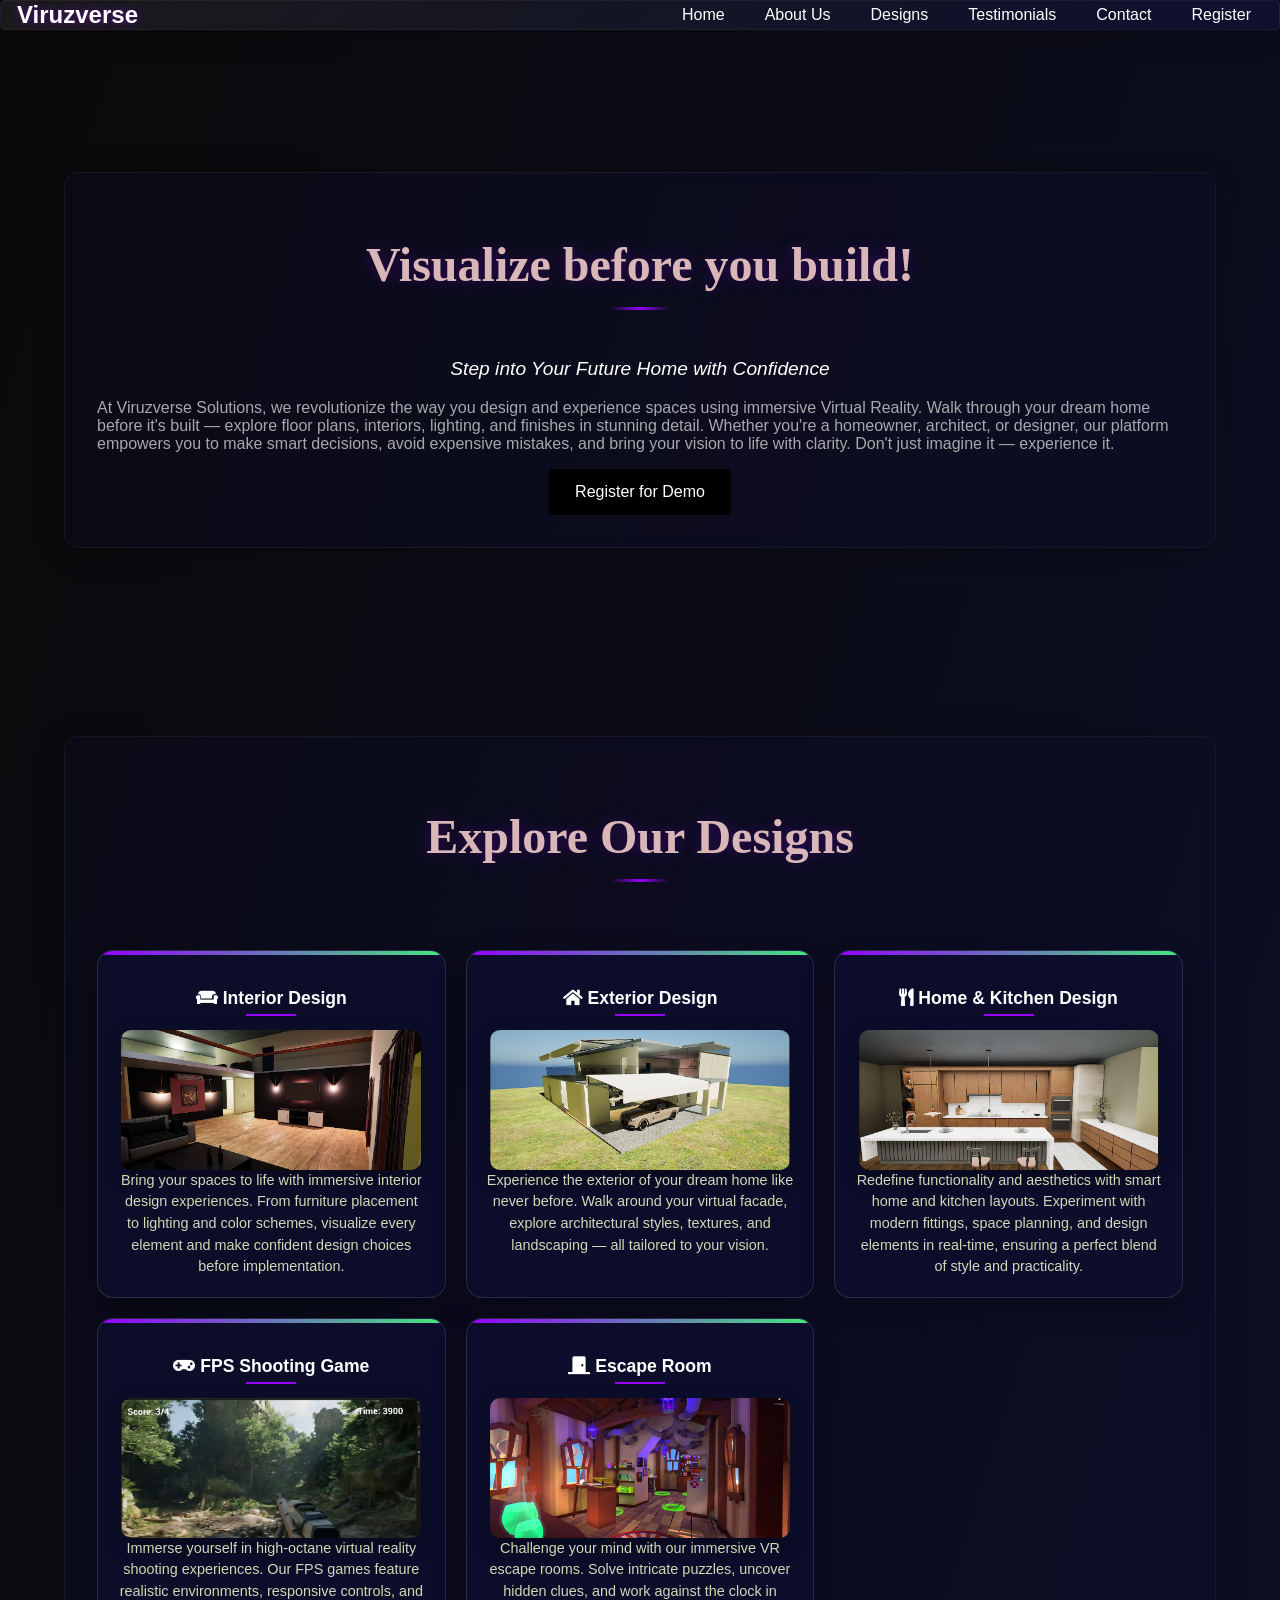
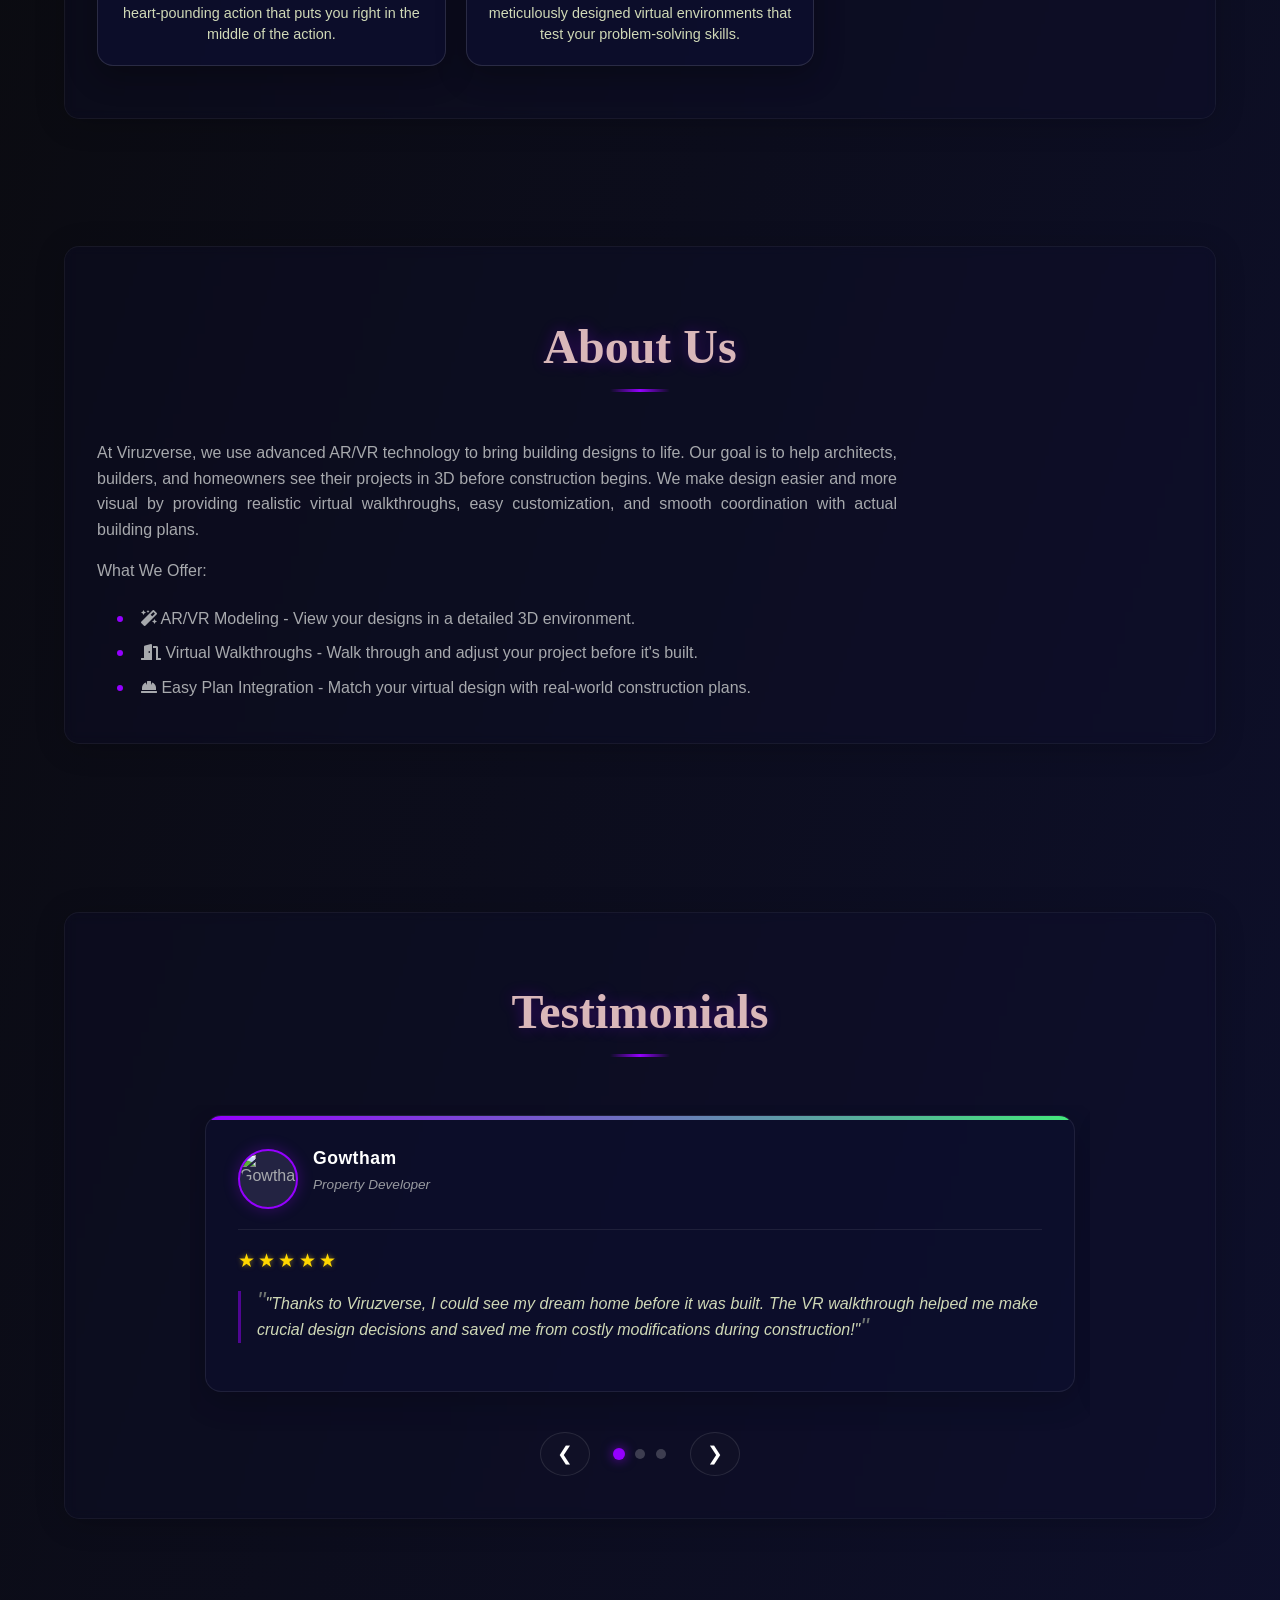
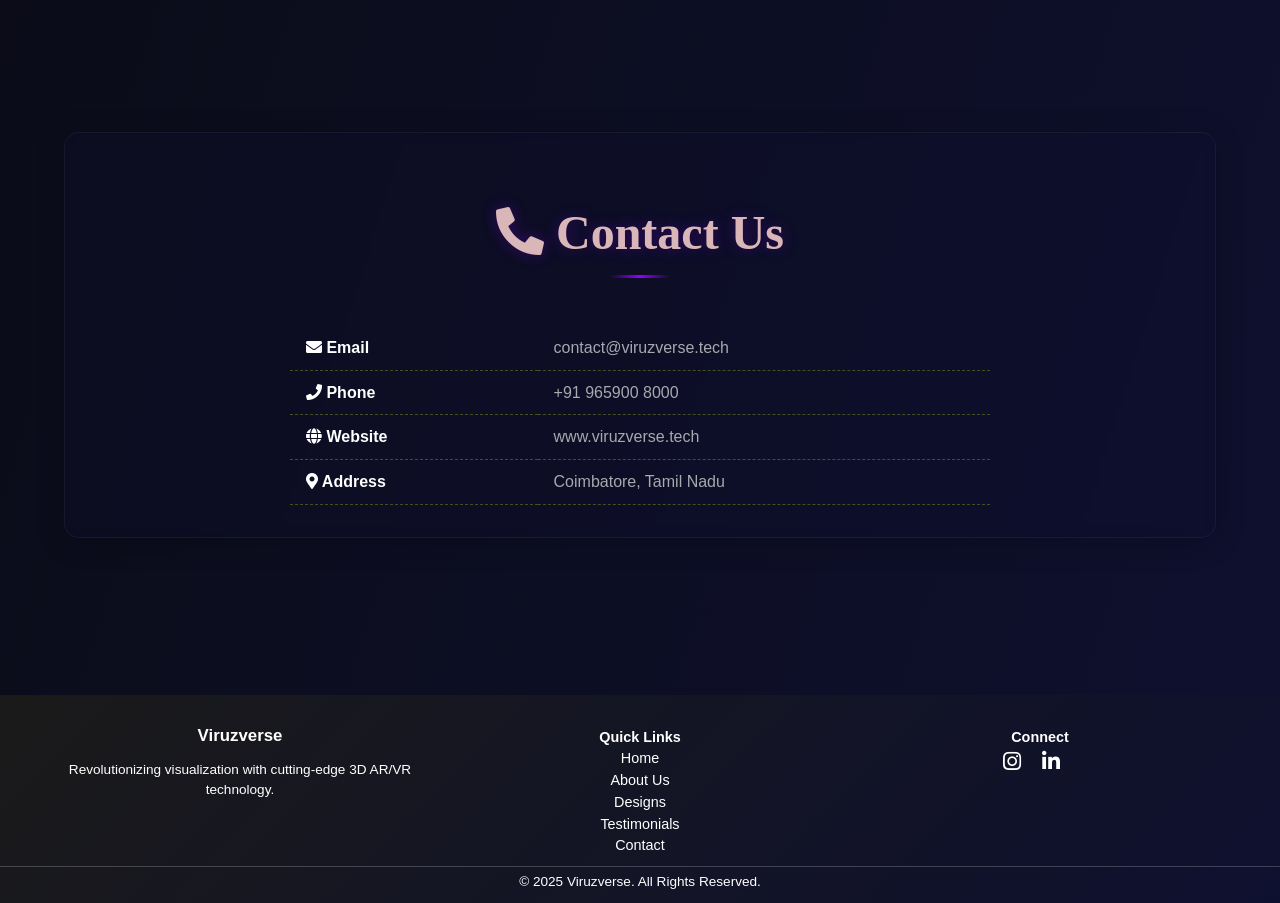
==== commit f9b15361: "Initial commit with project files" ====
--- a/index.html
+++ b/index.html
@@ -69,67 +69,45 @@
 <div class="section" id="designs">
   <div class="content-fit">
     <h2 class="title">Explore Our Designs</h2>
-    <div class="design-container">
-      <div class="design-slider">
-        <div class="design-slide">
-          <div class="design-card">
-            <h3><i class="fas fa-couch"></i> Interior Design</h3>
-            <img src="interior.PNG" alt="Interior Design" style="width:100%; max-width:300px; display:block; margin:0 auto;">
-            <p>
-              Bring your spaces to life with immersive interior design experiences. From furniture placement to lighting and color schemes, visualize every element and make confident design choices before implementation.
-            </p>
-          </div>
-        </div>
-        
-        <div class="design-slide">
-          <div class="design-card">
-            <h3><i class="fas fa-home"></i> Exterior Design</h3>
-            <img src="ext.PNG" alt="Exterior Design" style="width:100%; max-width:300px; display:block; margin:0 auto;">
-            <p>
-              Experience the exterior of your dream home like never before. Walk around your virtual facade, explore architectural styles, textures, and landscaping — all tailored to your vision.
-            </p>
-          </div>
-        </div>
-        
-        <div class="design-slide">
-          <div class="design-card">
-            <h3><i class="fas fa-utensils"></i> Home & Kitchen Design</h3>
-            <img src="kitchen.PNG" alt="Home & Kitchen Design" style="width:100%; max-width:300px; display:block; margin:0 auto;">
-            <p>
-              Redefine functionality and aesthetics with smart home and kitchen layouts. Experiment with modern fittings, space planning, and design elements in real-time, ensuring a perfect blend of style and practicality.
-            </p>
-          </div>
-        </div>
-        
-        <div class="design-slide">
-          <div class="design-card">
-            <h3><i class="fas fa-gamepad"></i> FPS Shooting Game</h3>
-            <img src="shooting game.png" alt="FPS Shooting Game" style="width:100%; max-width:300px; display:block; margin:0 auto;">
-            <p>
-              Immerse yourself in high-octane virtual reality shooting experiences. Our FPS games feature realistic environments, responsive controls, and heart-pounding action that puts you right in the middle of the action.
-            </p>
-          </div>
-        </div>
-        
-        <div class="design-slide">
-          <div class="design-card">
-            <h3><i class="fas fa-door-closed"></i> Escape Room</h3>
-            <img src="escape.jpeg" alt="Escape Room" style="width:100%; max-width:300px; display:block; margin:0 auto;">
-            <p>
-              Challenge your mind with our immersive VR escape rooms. Solve intricate puzzles, uncover hidden clues, and work against the clock in meticulously designed virtual environments that test your problem-solving skills.
-            </p>
-          </div>
-        </div>
-      </div>
-      
-      <div class="design-controls">
-        <button class="prev-btn" onclick="moveDesignSlide(-1)">❮</button>
-        <div class="design-dots">
-          <span class="dot active" onclick="currentDesignSlide(0)"></span>
-          <span class="dot" onclick="currentDesignSlide(1)"></span>
-          <span class="dot" onclick="currentDesignSlide(2)"></span>
-        </div>
-        <button class="next-btn" onclick="moveDesignSlide(1)">❯</button>
+    <div class="design-grid">
+      <div class="design-card">
+        <h3><i class="fas fa-couch"></i> Interior Design</h3>
+        <img src="interior.PNG" alt="Interior Design" style="width:100%; max-width:300px; display:block; margin:0 auto;">
+        <p>
+          Bring your spaces to life with immersive interior design experiences. From furniture placement to lighting and color schemes, visualize every element and make confident design choices before implementation.
+        </p>
+      </div>
+      
+      <div class="design-card">
+        <h3><i class="fas fa-home"></i> Exterior Design</h3>
+        <img src="ext.PNG" alt="Exterior Design" style="width:100%; max-width:300px; display:block; margin:0 auto;">
+        <p>
+          Experience the exterior of your dream home like never before. Walk around your virtual facade, explore architectural styles, textures, and landscaping — all tailored to your vision.
+        </p>
+      </div>
+      
+      <div class="design-card">
+        <h3><i class="fas fa-utensils"></i> Home & Kitchen Design</h3>
+        <img src="kitchen.PNG" alt="Home & Kitchen Design" style="width:100%; max-width:300px; display:block; margin:0 auto;">
+        <p>
+          Redefine functionality and aesthetics with smart home and kitchen layouts. Experiment with modern fittings, space planning, and design elements in real-time, ensuring a perfect blend of style and practicality.
+        </p>
+      </div>
+      
+      <div class="design-card">
+        <h3><i class="fas fa-gamepad"></i> FPS Shooting Game</h3>
+        <img src="shooting game.png" alt="FPS Shooting Game" style="width:100%; max-width:300px; display:block; margin:0 auto;">
+        <p>
+          Immerse yourself in high-octane virtual reality shooting experiences. Our FPS games feature realistic environments, responsive controls, and heart-pounding action that puts you right in the middle of the action.
+        </p>
+      </div>
+      
+      <div class="design-card">
+        <h3><i class="fas fa-door-closed"></i> Escape Room</h3>
+        <img src="escape.jpeg" alt="Escape Room" style="width:100%; max-width:300px; display:block; margin:0 auto;">
+        <p>
+          Challenge your mind with our immersive VR escape rooms. Solve intricate puzzles, uncover hidden clues, and work against the clock in meticulously designed virtual environments that test your problem-solving skills.
+        </p>
       </div>
     </div>
   </div>
@@ -361,69 +339,42 @@
       });
     }
     
-    // Design slider
-    let currentDesignSlideIndex = 0;
-    function moveDesignSlide(n) {
-      showDesignSlide(currentDesignSlideIndex += n);
-    }
-    function currentDesignSlide(n) {
-      showDesignSlide(currentDesignSlideIndex = n);
-    }
-    function showDesignSlide(n) {
-      const slides = document.querySelectorAll('.design-slide');
-      const dots = document.querySelectorAll('.design-dots .dot');
-      const totalSlides = slides.length;
-      const slidesPerView = window.innerWidth > 768 ? 2 : 1;
-      const totalGroups = Math.ceil(totalSlides / slidesPerView);
-      
-      // Ensure index is within bounds
-      if (n >= totalGroups) currentDesignSlideIndex = 0;
-      if (n < 0) currentDesignSlideIndex = totalGroups - 1;
-      
-      // Calculate the transform percentage based on screen size
-      let transformPercentage;
+    // Design slider code removed - using static grid layout now
+    
+    // Handle testimonial slider - non-automatic on mobile devices
+    let testimonialInterval;
+    
+    function setupSliders() {
+      // Only set up automatic sliding for testimonials on desktop
       if (window.innerWidth > 768) {
-        // On desktop: move 2 slides at a time (50% = 2 slides)
-        transformPercentage = currentDesignSlideIndex * 50;
+        // Clear any existing interval first
+        if (testimonialInterval) clearInterval(testimonialInterval);
+        // Set up automatic sliding for desktop
+        testimonialInterval = setInterval(() => moveSlide(1), 5000);
+        
+        // Pause testimonial slider on hover (desktop only)
+        document.querySelector('.testimonial-container').addEventListener('mouseenter', () => {
+          clearInterval(testimonialInterval);
+        });
+        document.querySelector('.testimonial-container').addEventListener('mouseleave', () => {
+          testimonialInterval = setInterval(() => moveSlide(1), 5000);
+        });
       } else {
-        // On mobile: move 1 slide at a time
-        transformPercentage = currentDesignSlideIndex * 100;
+        // Clear any automatic sliding on mobile
+        if (testimonialInterval) {
+          clearInterval(testimonialInterval);
+          testimonialInterval = null;
+        }
       }
-      
-      document.querySelector('.design-slider').style.transform = `translateX(-${transformPercentage}%)`;
-      
-      // Update active dot
-      dots.forEach((dot, index) => {
-        dot.classList.remove('active');
-        if (index === currentDesignSlideIndex) {
-          dot.classList.add('active');
-        }
-      });
-    }
-    
-    // Auto-slide intervals
-    let testimonialInterval = setInterval(() => moveSlide(1), 5000);
-    let designInterval = setInterval(() => moveDesignSlide(1), 7000);
-    
-    // Pause on hover
-    document.querySelector('.testimonial-container').addEventListener('mouseenter', () => {
-      clearInterval(testimonialInterval);
-    });
-    document.querySelector('.testimonial-container').addEventListener('mouseleave', () => {
-      testimonialInterval = setInterval(() => moveSlide(1), 5000);
-    });
-    
-    document.querySelector('.design-container').addEventListener('mouseenter', () => {
-      clearInterval(designInterval);
-    });
-    document.querySelector('.design-container').addEventListener('mouseleave', () => {
-      designInterval = setInterval(() => moveDesignSlide(1), 6000);
-    });
-    
-    // Initialize sliders on page load
+    }
+    
+    // Listen for window resize to adjust slider behavior
+    window.addEventListener('resize', setupSliders);
+    
+    // Initialize testimonial slider on page load
     document.addEventListener("DOMContentLoaded", function() {
       showSlide(currentSlideIndex);
-      showDesignSlide(currentDesignSlideIndex);
+      setupSliders(); // Set up slider behavior based on screen size
     });
   </script>
   
--- a/style.css
+++ b/style.css
@@ -156,42 +156,32 @@
   margin-bottom: 1em; 
   font-style:oblique;
 }
-/* DESIGN SLIDER */
-.design-container {
-  position: relative;
+/* DESIGN GRID - Replacement for slider */
+.design-grid {
+  display: grid;
+  grid-template-columns: repeat(auto-fill, minmax(280px, 1fr));
+  gap: 20px;
   width: 100%;
-  max-width: 1200px; /* Increased to accommodate 2 designs */
+  max-width: 1200px;
   margin: 0 auto;
-  overflow: hidden;
-  padding: 10px 0;
-}
-.design-slider {
-  display: flex;
-  transition: transform 0.7s cubic-bezier(0.4, 0, 0.2, 1);
-  width: 250%; /* Adjusted for better visibility of all slides */
-  margin: 0;
-  padding: 0;
-}
-.design-slide {
-  flex: 0 0 20%; /* Adjusted width to ensure all cards are fully visible */
-  padding: 0 8px; /* Increased padding for better spacing */
-  box-sizing: border-box;
-  position: relative;
+  padding: 20px 0;
 }
 .design-card {
-  background: rgba(14, 16, 47, 0.6);
+  background: rgba(14, 16, 47, 0.8);
   border-radius: 16px;
-  padding: 0.5rem;
+  padding: 1.2rem;
   height: 100%;
-  min-height: 260px;
-  width: 100%; /* Fill the slide */
-  border: 1px solid rgba(255, 255, 255, 0.08);
-  box-shadow: 0 10px 30px rgba(0, 0, 0, 0.2);
+  min-height: 280px;
+  width: 100%;
+  border: 1px solid rgba(255, 255, 255, 0.12);
+  box-shadow: 0 10px 30px rgba(0, 0, 0, 0.3);
   transition: all 0.4s ease;
   display: flex;
   flex-direction: column;
   position: relative;
   overflow: hidden;
+  transform: translateZ(0); /* Hardware acceleration */
+  backface-visibility: hidden; /* Smooth transitions */
 }
 .design-card::before {
   content: "";
@@ -203,56 +193,66 @@
   background: linear-gradient(90deg, #9500ff, #43e97b);
 }
 .design-card:hover {
-  transform: translateY(-8px);
-  box-shadow: 0 20px 40px rgba(0, 0, 0, 0.3), 
+  transform: translateY(-5px);
+  box-shadow: 0 15px 35px rgba(0, 0, 0, 0.4), 
               0 0 20px rgba(149, 0, 255, 0.3);
 }
 .design-card h3 {
-  margin-bottom: 0.5em;
+  margin-bottom: 0.8em;
   color: #fff;
   position: relative;
-  padding-bottom: 0.2em;
+  padding-bottom: 0.4em;
   font-size: 1.1rem;
+  text-align: center;
 }
 .design-card h3::after {
   content: '';
   position: absolute;
   bottom: 0;
-  left: 0;
-  width: 40px;
+  left: 50%;
+  transform: translateX(-50%);
+  width: 50px;
   height: 2px;
   background: #9500ff;
 }
 .design-card img {
   width: 100%;
-  max-width: 200px;
+  max-width: 220px;
   display: block;
-  margin: 0 auto 0.3em;
-  height: 130px;
+  margin: 0 auto 0.8em;
+  height: 140px;
   object-fit: cover;
-  border-radius: 8px;
-  box-shadow: 0 5px 15px rgba(0, 0, 0, 0.2);
+  border-radius: 10px;
+  box-shadow: 0 8px 20px rgba(0, 0, 0, 0.3);
+  transition: transform 0.3s ease;
+}
+.design-card:hover img {
+  transform: scale(1.03);
 }
 .design-card p {
-  font-size: 0.85rem;
-  line-height: 1.3;
+  font-size: 0.9rem;
+  line-height: 1.5;
   color: #d0d9b7;
   margin: 0;
-  max-height: 5.2em;
-  overflow: hidden;
-}
-
-/* DESIGN NAVIGATION CONTROLS */
-.design-controls {
+  text-align: center;
+}
+
+/* No navigation controls needed anymore */
+.prev-btn, .next-btn {
+  background: rgba(20, 20, 40, 0.7);
+  color: #fff;
+  border: none;
+  width: 40px;
+  height: 40px;
+  border-radius: 50%;
+  font-size: 1.2rem;
+  cursor: pointer;
+  transition: all 0.3s ease;
   display: flex;
   justify-content: center;
   align-items: center;
-  margin-top: 2.5rem;
-  gap: 1.5rem;
-}
-.design-dots {
-  display: flex;
-  gap: 0.7rem;
+  border: 1px solid rgba(255, 255, 255, 0.15);
+  z-index: 10;
 }
 
 /* ABOUT / TESTIMONIALS TEXT */
@@ -754,186 +754,209 @@
   }
 }
 
-/* Medium screens (992px to 1200px) */
-@media screen and (max-width: 1200px) and (min-width: 993px) {
-  .design-slide {
-    flex: 0 0 20%; /* Adjusted width for better visibility */
-  }
-  .design-slider {
-    width: 250%; /* Adjusted for 5 slides at 20% each */
-  }
+/* Medium to large screens (992px and above) */
+@media screen and (min-width: 992px) {
+  .design-grid {
+    grid-template-columns: repeat(3, 1fr);
+  }
+  
+  .design-card {
+    padding: 1.2rem;
+    min-height: 280px; /* Ensure consistent height */
+  }
+  
+  .design-card h3 {
+    font-size: 1.1rem;
+  }
+  
+  .design-card p {
+    font-size: 0.9rem;
+  }
+}
+
+/* Medium screens (768px to 992px) */
+@media screen and (max-width: 992px) and (min-width: 769px) {
+  .design-grid {
+    grid-template-columns: repeat(2, 1fr);
+    gap: 15px;
+  }
+  
   .design-card {
     padding: 0.8rem;
     min-height: 280px; /* Ensure consistent height */
   }
-}
-
-/* Small screens (768px to 992px) */
-@media screen and (max-width: 992px) and (min-width: 769px) {
-  .design-slide {
-    flex: 0 0 20%; /* Adjusted width for better visibility */
-  }
-  .design-slider {
-    width: 250%; /* Adjusted for 5 slides at 20% each */
-  }
-  .design-card {
-    padding: 0.8rem;
-    min-height: 280px; /* Ensure consistent height */
-  }
+  
   .design-card h3 {
     font-size: 1.1rem;
   }
+  
   .design-card p {
     font-size: 0.85rem;
   }
 }
 
-/* Tablets and mobile (below 768px) */
+/* Tablets and mobile (below 768px) - Vertical layout */
 @media (max-width: 768px) {
-  .testimonial-container,
-  .design-container {
-    text-align: center;
-    overflow: hidden;
-    padding: 0 10px; /* Increased padding for better spacing */
-  }
-  
-  .testimonial-slider,
-  .design-slider {
+  #designs {
+    padding-top: 80px;
+    padding-bottom: 30px;
+  }
+  
+  #designs .title {
+    margin-bottom: 0.8em;
+  }
+  
+  .design-grid {
     display: flex;
-    flex-direction: row;
-    transition: transform 0.7s cubic-bezier(0.4, 0, 0.2, 1);
-  }
-  
-  .testimonial-slider {
-    width: 300%; /* 3 slides */
-  }
-  
-  .design-slider {
-    width: 500%; /* 5 slides at 100% each for mobile */
-  }
-  
-  .testimonial-slide {
-    min-width: 100%;
-    box-sizing: border-box;
-    padding: 0 15px;
-  }
-  
-  .design-slide {
-    flex: 0 0 100%; /* One slide at a time on mobile */
-    box-sizing: border-box;
-    padding: 0 12px; /* Increased padding for better spacing */
-    margin-bottom: 10px; /* Add bottom margin for spacing */
-  }
-  
-  .testimonial-card,
+    flex-direction: column;
+    gap: 15px;
+    padding: 5px 0;
+    margin-bottom: 15px;
+  }
+  
   .design-card {
     margin: 0 auto;
     text-align: center;
     width: 100%;
-    padding: 1.2rem;
-    min-height: 300px; /* Ensure consistent height on mobile */
-  }
-  
-  .design-card h3::after {
-    left: 50%;
-    transform: translateX(-50%);
+    padding: 1rem 0.8rem;
+    min-height: 360px; /* Set a fixed minimum height */
+    height: auto;
+    display: flex;
+    flex-direction: column;
+    justify-content: space-between;
+    overflow: visible;
+    border-radius: 12px;
+    box-shadow: 0 5px 20px rgba(0, 0, 0, 0.25);
   }
   
   .design-card h3 {
-    font-size: 1.1rem;
-    margin-bottom: 0.8em;
+    font-size: 1.15rem;
+    margin-bottom: 0.6em;
+    text-align: center;
+    padding: 0 0.2rem;
+  }
+  
+  .design-card p {
+    font-size: 0.9rem;
+    line-height: 1.5;
+    max-height: none; /* Remove height limitation to show all text */
+    margin-top: 0.5em;
+    margin-bottom: 0.7em;
+    text-align: center;
+    word-wrap: break-word;
+    overflow-wrap: break-word;
+    padding: 0 0.2rem;
+    flex-grow: 1;
+    display: block !important;
+    visibility: visible !important;
+  }
+  
+  .design-card img {
+    height: 150px;
+    margin: 0 auto 0.8em;
+    max-width: 100%;
+    width: auto;
+    object-fit: cover;
+    border-radius: 8px;
+    display: block !important;
+  }
+  
+  
+  /* Fix for testimonial slider */
+  .testimonial-container {
+    text-align: center;
+    overflow: hidden;
+    padding: 0 5px;
+  }
+  
+  .testimonial-slider {
+    display: flex;
+    flex-direction: row;
+    transition: transform 0.5s ease-in-out;
+    width: 300%; /* 3 slides */
+  }
+  
+  .testimonial-slide {
+    min-width: 100%;
+    box-sizing: border-box;
+    padding: 0 10px;
+  }
+  
+  .testimonial-card {
+    margin: 0 auto;
+    text-align: center;
+    width: 100%;
+    padding: 1rem;
+    min-height: auto;
+  }
+}
+
+/* Small mobile devices (below 480px) - Vertical layout */
+@media (max-width: 480px) {
+  .design-grid {
+    gap: 12px;
+    padding: 5px;
+    margin-bottom: 12px;
+  }
+  
+  .design-card {
+    padding: 0.9rem;
+    min-height: auto;
+    border-radius: 10px;
+  }
+  
+  .design-card h3 {
+    font-size: 1.05rem;
+    margin-bottom: 0.5em;
   }
   
   .design-card p {
     font-size: 0.85rem;
-    line-height: 1.5;
+    line-height: 1.4;
+    padding: 0;
+    margin-top: 5px;
+    margin-bottom: 5px;
   }
   
   .design-card img {
-    height: 180px;
-    margin-bottom: 1em;
-  }
-}
-
-/* Small mobile devices (below 480px) */
-@media (max-width: 480px) {
-  .design-container {
-    padding: 0 8px; /* Increased container padding */
-  }
-  
-  .design-slide {
-    padding: 0 8px; /* Increased padding */
-    margin-bottom: 8px; /* Add bottom margin for spacing */
+    height: 120px;
+    margin: 0 auto 0.6em;
+    border-radius: 8px;
+    object-position: center;
+  }
+}
+
+/* Extra small devices (below 360px) - Vertical layout */
+@media (max-width: 360px) {
+  .design-grid {
+    gap: 10px;
+    padding: 2px;
+    margin-bottom: 10px;
   }
   
   .design-card {
-    padding: 1rem;
-    min-height: 280px; /* Increased height to fit all content */
+    padding: 0.7rem;
+    border-radius: 8px;
   }
   
   .design-card h3 {
-    font-size: 1rem;
-    margin-bottom: 0.6em;
-    padding: 0 0.4em; /* Increased padding on the sides */
+    font-size: 0.95rem;
+    margin-bottom: 0.4em;
   }
   
   .design-card p {
     font-size: 0.8rem;
-    line-height: 1.4;
-    padding: 0 0.4em; /* Increased padding on the sides */
-    max-height: none; /* Remove height limitation to show all text */
+    line-height: 1.3;
+    padding: 0;
+    margin-top: 4px;
+    margin-bottom: 4px;
   }
   
   .design-card img {
-    height: 150px; /* Slightly increased height */
-    margin-bottom: 0.8em;
-    object-fit: cover; /* Ensure image covers area properly */
-  }
-  
-  .design-controls {
-    margin-top: 1.5rem; /* Increased margin */
-    gap: 1rem; /* Increased gap */
-  }
-}
-
-/* Extra small devices (below 360px) */
-@media (max-width: 360px) {
-  .design-container {
-    padding: 0 5px; /* Increased container padding */
-  }
-  
-  .design-slide {
-    padding: 0 5px; /* Increased slide padding */
-    margin-bottom: 5px; /* Add bottom margin for spacing */
-  }
-  
-  .design-card {
-    padding: 0.8rem;
-    min-height: 260px; /* Increased height to fit all content */
-  }
-  
-  .design-card h3 {
-    font-size: 0.9rem;
-    margin-bottom: 0.5em;
-    padding: 0 0.3em; /* Increased side padding */
-  }
-  
-  .design-card p {
-    font-size: 0.75rem;
-    line-height: 1.3;
-    padding: 0 0.3em; /* Increased side padding */
-    max-height: none; /* Remove height limitation to show all text */
-  }
-  
-  .design-card img {
-    height: 120px; /* Increased height */
-    margin-bottom: 0.6em;
-    object-fit: cover; /* Ensure image covers area properly */
-  }
-  
-  .design-controls {
-    margin-top: 1.2rem;
-    gap: 0.8rem;
+    height: 110px;
+    margin: 0 auto 0.5em;
+    border-radius: 6px;
+    object-fit: contain;
   }
 }
 @media (max-width: 768px) {
@@ -951,11 +974,12 @@
   }
   
   #designs .content-fit {
-    padding: 1.2em 0.8em; /* Adjusted padding for better mobile fit */
+    padding: 1em 0.5em; /* Further reduced padding for better fit */
   }
   
   #designs .title {
-    margin-bottom: 0.7em; /* Reduced margin for tighter layout */
+    margin-bottom: 0.5em; /* Further reduced margin */
+    font-size: 1.8rem; /* Reduced font size for better fit */
   }
   .menu-toggle {
     order: 1; /* left */
@@ -1234,10 +1258,25 @@
   #contact td {
     padding: 0.5em 0.4em;
   }
+  
+  /* Additional adjustments for design slider */
+  .design-card h3::after {
+    left: 50%;
+    transform: translateX(-50%);
+  }
+  
+  .design-card img {
+    max-width: 100%; /* Ensure images don't overflow */
+    width: auto; /* Allow width to adjust based on height */
+    height: 110px; /* Consistent height */
+    margin: 0 auto 0.5em;
+  }
 }
 
 /* For devices up to 480px width (mobiles) */
+
 @media screen and (max-width: 480px) {
+  
   .content-fit {
     padding: 0.8em;
   }
@@ -1269,4 +1308,4 @@
     padding: 0.3em 0.2em;
     font-size: 0.8rem;
   }
-}+}
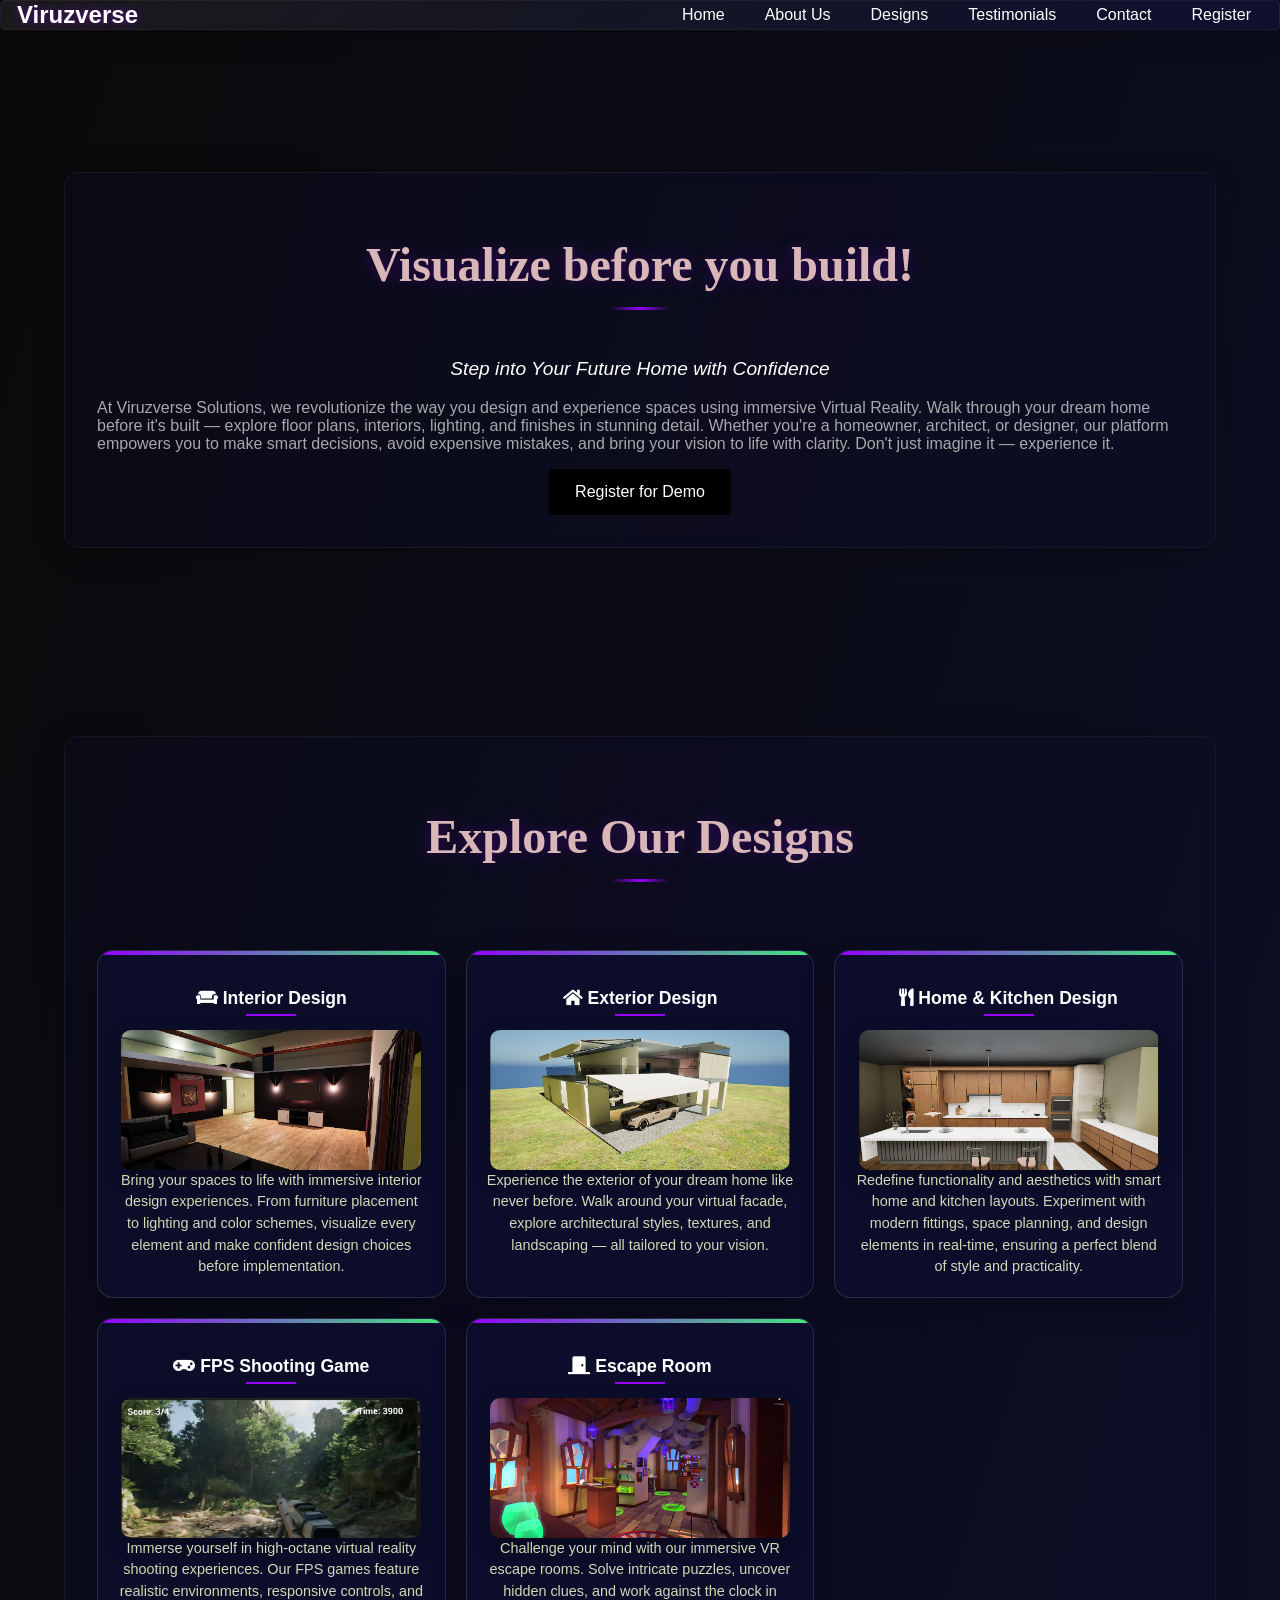
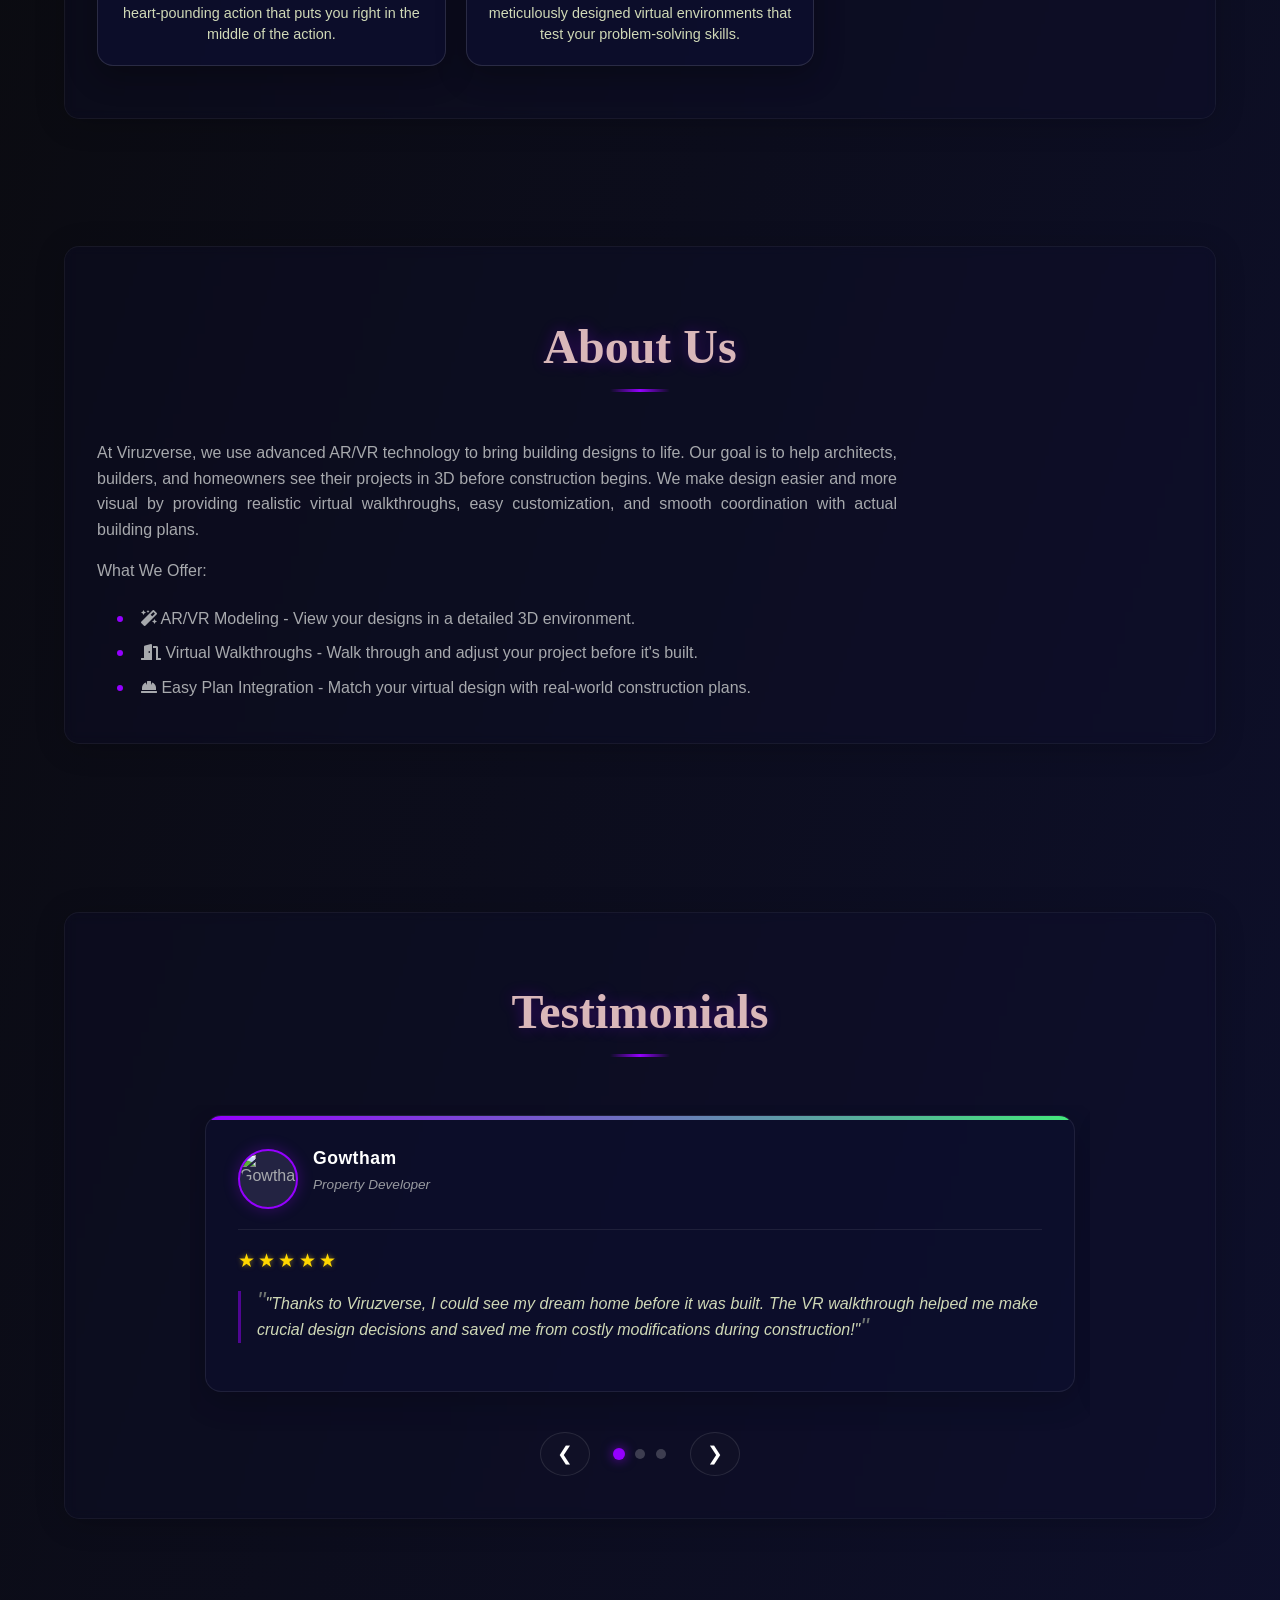
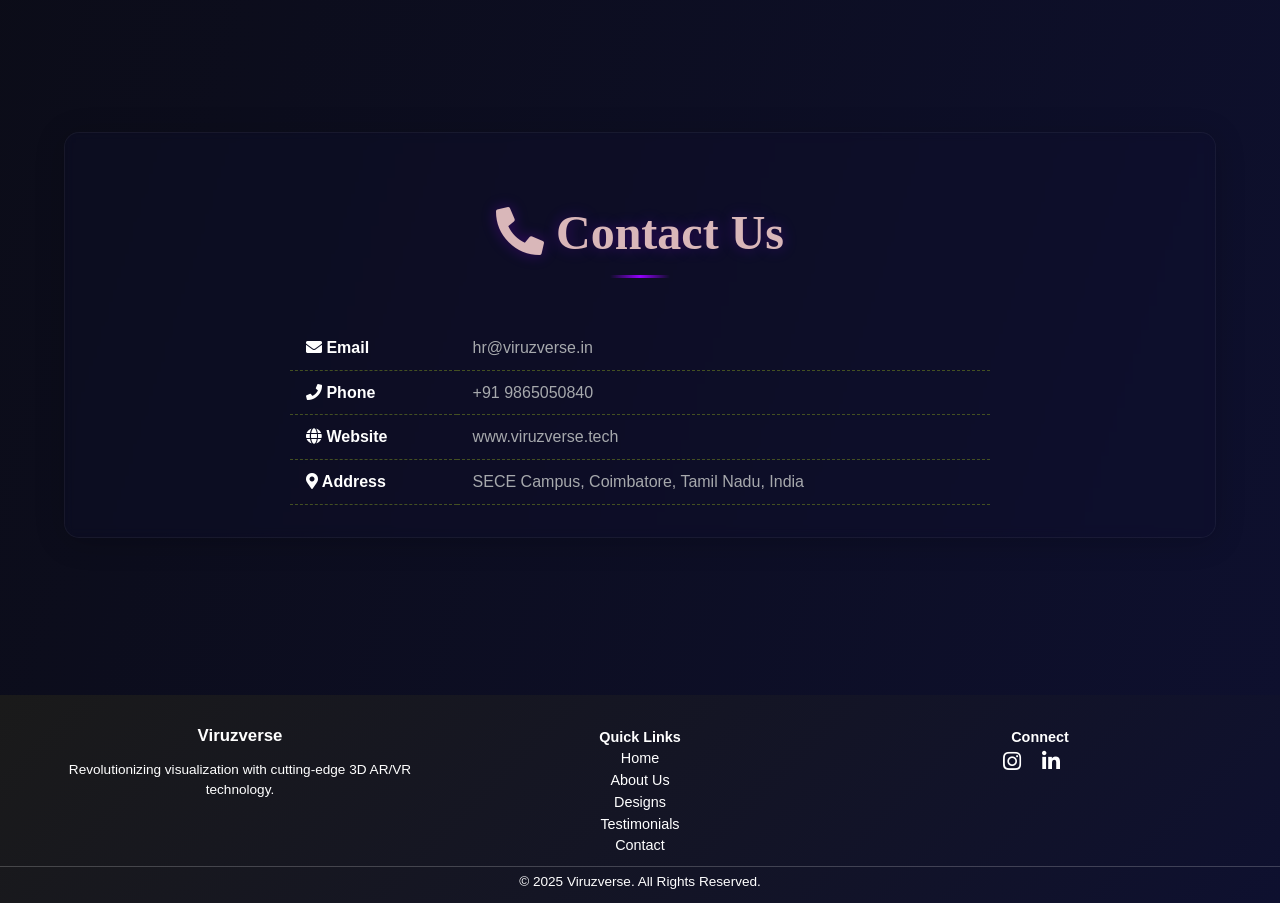
==== commit 5795f5fc: "messg" ====
--- a/index.html
+++ b/index.html
@@ -176,7 +176,6 @@
                 <span class="star">★</span>
                 <span class="star">★</span>
                 <span class="star">★</span>
-                <span class="star half">★</span>
               </div>
               <p class="testimonial-text">"Viruzverse made it easy to showcase my ideas to clients in a 3D space. They loved being able to walk through the design before finalizing anything!"</p>
             </div>
@@ -223,10 +222,10 @@
     <div class="content-fit">
       <h2 class="title"><i class="fas fa-phone-alt"></i> Contact Us</h2>
       <table>
-        <tr><td><i class="fas fa-envelope"></i> Email</td><td>contact@viruzverse.tech</td></tr>
-        <tr><td><i class="fas fa-phone"></i> Phone</td><td>+91 965900 8000</td></tr>
+        <tr><td><i class="fas fa-envelope"></i> Email</td><td>hr@viruzverse.in </td></tr>
+        <tr><td><i class="fas fa-phone"></i> Phone</td><td>+91 9865050840</td></tr>
         <tr><td><i class="fas fa-globe"></i> Website</td><td>www.viruzverse.tech</td></tr>
-        <tr><td><i class="fas fa-map-marker-alt"></i> Address</td><td>Coimbatore, Tamil Nadu</td></tr>
+        <tr><td><i class="fas fa-map-marker-alt"></i> Address</td><td>SECE Campus, Coimbatore, Tamil Nadu, India</td></tr>
       </table>
     </div>
   </div>
